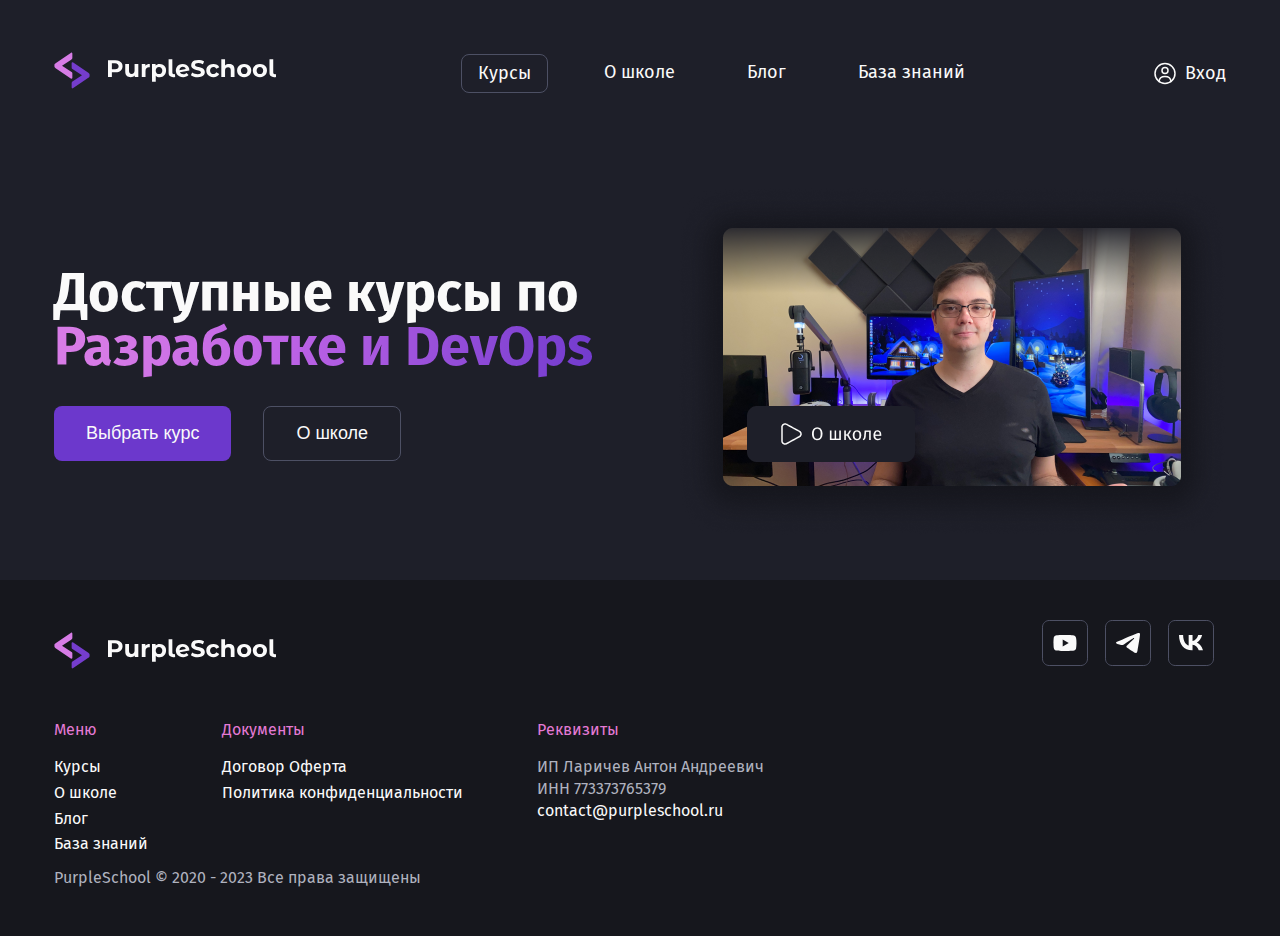
==== 4 - PurpleSchool/index.html @ c572e461 "footer+adaptive" ====
<!DOCTYPE html>
<html lang="en">
<head>
    <meta charset="UTF-8">
    <meta name="viewport" content="width=device-width, initial-scale=1.0">
    <link rel="stylesheet" href="./styles/footer.css">
    <link rel="stylesheet" href="./styles/global.css">
    <link rel="stylesheet" href="./styles/page.css">
    <link rel="stylesheet" href="./styles/header.css">
    <link rel="stylesheet" href="./styles/components.css">
    <link rel="preconnect" href="https://fonts.googleapis.com">
    <link rel="preconnect" href="https://fonts.gstatic.com" crossorigin>
    <link href="https://fonts.googleapis.com/css2?family=Fira+Sans:wght@400;700&display=swap" rel="stylesheet">
    <title>PurpleSchool</title>
</head>
<body>
    <header class="header">
        <div class="header__wrapper">
            <a href="#"><img class="header__logo"  src="./img/logo.svg" alt="logo-img"></a>
            <nav>
                <ul class="menu">
                    <a class="menu__item menu__item_active" href="#"><li>Курсы</li></a>
                    <a class="menu__item" href="#"><li>О школе</li></a>
                    <a class="menu__item" href="#"><li>Блог</li></a>
                    <a class="menu__item" href="#"><li>База знаний</li></a>  
                </ul>
            </nav>
            <a class="header__login" href="#">
                <img src="./img/user.svg" alt="user-icon">
                Вход
            </a>
            <button class="header__mobile-menu-button">
                <img src="./img/menu.svg" alt="burger-menu">
            </button>
        </div>
    </header>
    <section class="section section_light">
        <div class="hero">
            <div class="hero__left">
                <h1 id="hero__h1">Доступные курсы по <span class="hero__h1_gradient">Разработке и DevOps</span> </h1>
                <div class="hero__cta">
                    <button class="button_primary button">Выбрать курс</button>
                    <button class="button_ghost button">О школе</button>
                </div>
            </div>
            <div class="hero__right">
                <img src="./img/about-img.png" alt="about-img">
            </div>
        </div>
    </section>
    <footer class="footer">
        <div class="footer__top-section">
            <a href="#"><img class="footer__logo"  src="./img/logo-footer.svg" alt="logo-img"></a>
            <div class="footer__media">
                <a href="#">
                <img class="footer__media_icon" src="./img/atoms/icons/colored/curve-edge/atoms/icons/colored/curve-edge/youtube.svg" alt="youtube-icon">
                </a>
                <a href="#">
                    <img class="footer__media_icon" src="./img/atoms/icons/colored/curve-edge/tg-icon.svg" alt="tg-icon">
                </a>
                <a href="#">
                <img class="footer__media_icon"src="./img/atoms/icons/colored/curve-edge/vk-icon.svg" alt="vk-icon">
                </a>
            </div>
        </div>
        <div class="footer__list">
            <ul class="footer__list_left">
                    <li class="footer__list-title">Меню</li>
                <a href="#">
                    <li class="footer__list-main">Курсы</li>
                </a>
                <a href="#">
                <li class="footer__list-main">О школе</li>
                </a>
                <a href="#">
                <li class="footer__list-main">Блог</li>
                </a>
                <a href="#">
                <li class="footer__list-main">База знаний</li>
                </a>
            </ul>
            <ul class="footer__list_middle">
                    <li class="footer__list-title">Документы</li>
                <a href="#">
                    <li class="footer__list-main">Договор Оферта</li>
                </a>
                <a href="#">
                <li class="footer__list-main">Политика конфиденциальности</li>
                </a>
            </ul>
            <ul class="footer__list_right">
                    <li class="footer__list-title">Реквизиты</li>
                <p class="footer__list-right">ИП Ларичев Антон Андреевич</p>
                <p class="footer__list-right">ИНН 773373765379</p>
                <a href="#">
                <li class="footer__list-main">contact@purpleschool.ru</li>
                </a>
            </ul>
        </div>
        <p class="footer__text">
            PurpleSchool © 2020 - 2023 Все права защищены
        </p>
    </footer>
</body>
</html>
---- 4 - PurpleSchool/styles/footer.css ----
.footer {
        max-width: var(--max-width);
        margin: 0 auto; 
        padding: 40px 24px;
}
.footer__logo:hover {
    opacity: 0.6;
    transition: 0.3s ease-in-out;
}
.footer__top-section {
    display: flex;
    justify-content: space-between;
    margin-right: auto;
    margin-bottom: 32px;
}
.footer__media_icon {
    margin-right: 12px;
}
.footer__media_icon:hover {
    opacity: 0.6;
    transition: 0.3s ease-in-out;
}
.footer__list {
    display: flex;
}
.footer__list * li{
    font-size: 16px;
    font-weight: 400;
    list-style: none;
}
.footer__list-title {
    color: var(--color-list-title);
    padding-bottom: 16px;
}
.footer__list-main:hover {
    opacity: 0.6;
    transition: 0.3s ease-in-out;
}
.footer__list-main {
    padding-bottom: 4px;
    color: var(--color-text);
}
.footer__list_left {
    margin-right: 74px;
}
.footer__list_middle {
    margin-right: 74px;
    padding-bottom: 12px;
}
.footer__list_right{
    color: var(--color-link-hover);
    padding-bottom: 8px;
    font-size: 16px;
    font-weight: 400;
}
.footer__text {
    color: var(--color-link-hover);
    padding: 8px 0;
    font-size: 16px;
    font-weight: 400; 
}
@media (max-width: 640px) {
    .footer__list-title {
        padding-bottom: 6px;
    }
    .footer__list_left {
        margin-right: 36px;
    }
    .footer__list_middle {
        margin-right: 18px;
    }

}
@media (max-width: 540px) {
    .footer__top-section {
        flex-direction: column;
        align-items: center;
    }
    .footer__list {
        flex-direction: column;
    }
    .footer__list_left {
        margin-bottom: 24px;
    }
    .footer__list_middle {
        margin-bottom: 24px;
    }
    .footer__list_right {
        margin-bottom: 24px;
    }
    .footer__list-main {
        padding-top: 12px;
    }
}
---- 4 - PurpleSchool/styles/global.css ----
:root {
    --color-primary: #6C38CC;
    --color-primary-hover: #5a2fa9;
    --color-list-title: #E47AD5;
    --color-bg: #16171D;
    --color-bg-medium: #1E1F29;
    --color-bg-light: #2E2D3D;
    --color-text: #FAFAFA;
    --color-link-hover: #AFB2BF;
    --color-stroke: #4D5064;
    --border-8: 8px;
    --max-width: 1172px;
    --gradient: linear-gradient(93.33deg, #D77BE6 9.26%, #BE63E6 42.32%, #6C38CC 104.58%);;
} 

body {
    height: 100vh;
    background: var(--color-bg);
    margin: 0;
    padding: 0;
    font-weight: 400;
    font-size: 18px;
    line-height: 120%;
    font-family: "Fira Sans", sans-serif;
}
a {
    text-decoration: none;
}
ul {
    margin: 0;
    padding: 0;
}
p {
    margin: 0;
    padding: 0;
}
---- 4 - PurpleSchool/styles/page.css ----
.section {
    background: var(--color-bg-medium);
}
.hero {
    padding-top: 100px;
    max-width: var(--max-width);
    margin: 0 auto; 
    display: flex;
    justify-content: space-between;
    align-items: center;
    padding: 40px 24px;
}
.hero__left {
    display: flex;
    flex-direction: column;
    gap: 32px;
}
.hero__cta {
    display: flex;
    gap: 32px;
}
.hero__right {
    
}
#hero__h1 {
    margin: 0;
    font-size: 54px;
    line-height: 100%;
    font-weight: 700;
    color: var(--color-text);
}
.hero__h1_gradient {
    background: var(--gradient);
    -webkit-background-clip: text;
    -webkit-text-fill-color: transparent;
    background-clip: text;
    text-fill-color: transparent;
}
---- 4 - PurpleSchool/styles/header.css ----
.header {
    background-color: var(--color-bg-medium);
}
.header__wrapper {
    max-width: var(--max-width);
    margin: 0 auto; 
    display: flex;
    justify-content: space-between;
    align-items: center;
    padding: 40px 24px;
}
.header__login {
    display: flex;
    gap: 8px;
    align-items: center;
    color: var(--color-text);
    cursor: pointer;
}
.header__login:hover {
    color: var(--color-link-hover);
}
.header__mobile-menu-button {
    display: none;
    background: none;
    border: none;
    cursor: pointer;
}
@media (max-width: 960px) {
    .header__logo {
        max-width: 174px;
    } 
    .header__login {
        display: none;
    }
    .header__mobile-menu-button {
        display: block;
    }
}
.menu {
    list-style: none;
    display: flex;
    gap: 40px;
    margin: 0;
}

.menu__item {
    cursor: pointer;
    font-style: normal;
    color: var(--color-text);
    padding: 8px 16px;
}
.menu__item:hover {
    color: var(--color-link-hover);
}
.menu__item_active {
    color: var(--color-text);
    border: 1px solid var(--color-stroke);
    border-radius: var(--border-8);
}
@media (max-width: 1200px) {
    .hero {
        flex-direction: column;
    }
    .hero__cta {
        margin: 0 auto;
    }
}
@media (max-width: 1124px) {
    .hero {
        justify-content: center;
    }
    #hero__h1 {
        text-align: center;
    }
}
@media (max-width: 960px) {
    .menu {
        display: none;
    }
}
@media (max-width: 480px) {
    .hero__right {
        display: none;
    }
    .hero {
        justify-content: center;
    }
    #hero__h1 {
        font-size: 30px;
        line-height: 120%;
    }
    .header__wrapper {
        padding: 30px 24px;
    }
    .hero {
        padding: 24px 24px;
    }
}
---- 4 - PurpleSchool/styles/components.css ----
.button {
    color: var(--color-text);
    font-size: 18px;
    font-weight: 400;
    line-height: 120%;
    border: none;
    background: none;
    padding: 16px 32px;
    cursor: pointer;
}
.button_primary {
    background-color: var(--color-primary);
    border-radius: var(--border-8);
}
.button_primary:hover {
    background-color: var(--color-primary-hover);
    transition: 0.1s ease-in-out;
}
.button_ghost {
    background-color: var(--color-bg-medium);
    border-radius: var(--border-8);
    border: 1px solid var(--color-stroke);
}
.button_ghost:hover {
    background-color: var(--color-bg-light);
}
@media (max-width: 480px;) {
    .hero__cta {
        padding: 12px 32px;
    }
}
@media (max-width: 400px) {
    .hero__cta {
        gap: 12px;
    }
    .button {
        font-size: 16px;
    }
}
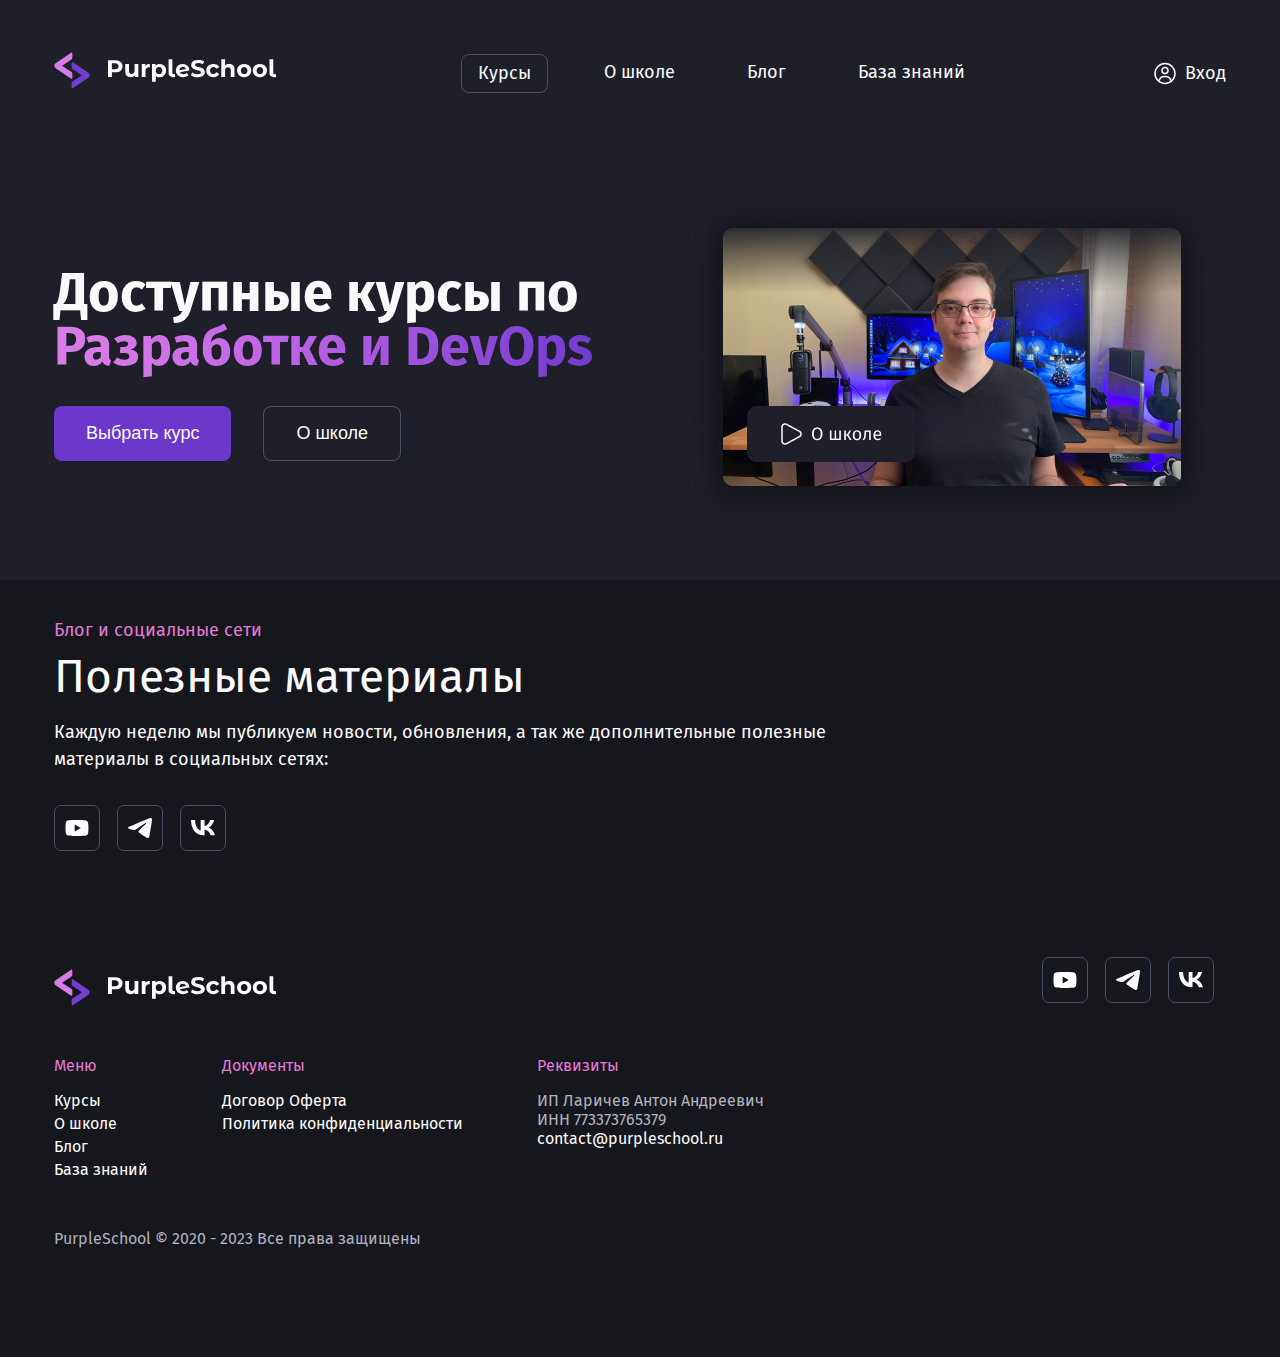
==== commit 617aaaf9: "blog top section with no cart ready" ====
--- a/4 - PurpleSchool/index.html
+++ b/4 - PurpleSchool/index.html
@@ -8,6 +8,7 @@
     <link rel="stylesheet" href="./styles/page.css">
     <link rel="stylesheet" href="./styles/header.css">
     <link rel="stylesheet" href="./styles/components.css">
+    <link rel="stylesheet" href="./styles/blog.css">
     <link rel="preconnect" href="https://fonts.googleapis.com">
     <link rel="preconnect" href="https://fonts.gstatic.com" crossorigin>
     <link href="https://fonts.googleapis.com/css2?family=Fira+Sans:wght@400;700&display=swap" rel="stylesheet">
@@ -46,6 +47,30 @@
             <div class="hero__right">
                 <img src="./img/about-img.png" alt="about-img">
             </div>
+        </div>
+    </section>
+    <section class="section section_dark">
+        <div class="blog__top_section">
+            <div>
+                <p class="footer__list-title">Блог и социальные сети </p>
+            </div>
+            <div>
+                <h1 class="blog__top_section-title">Полезные материалы</h1>
+            </div>
+            <div>
+                <p class="blog__top_section-description">Каждую неделю мы публикуем новости, обновления, а так же дополнительные полезные <br>материалы в социальных сетях:</p>
+            </div>
+        </div>
+        <div class="footer__media">
+            <a href="#">
+            <img class="footer__media_icon" src="./img/atoms/icons/colored/curve-edge/atoms/icons/colored/curve-edge/youtube.svg" alt="youtube-icon">
+            </a>
+            <a href="#">
+                <img class="footer__media_icon" src="./img/atoms/icons/colored/curve-edge/tg-icon.svg" alt="tg-icon">
+            </a>
+            <a href="#">
+            <img class="footer__media_icon"src="./img/atoms/icons/colored/curve-edge/vk-icon.svg" alt="vk-icon">
+            </a>
         </div>
     </section>
     <footer class="footer">
@@ -92,7 +117,7 @@
                     <li class="footer__list-title">Реквизиты</li>
                 <p class="footer__list-right">ИП Ларичев Антон Андреевич</p>
                 <p class="footer__list-right">ИНН 773373765379</p>
-                <a href="#">
+                <a href="mailto:contact@purpleschool.ru">
                 <li class="footer__list-main">contact@purpleschool.ru</li>
                 </a>
             </ul>
--- a/4 - PurpleSchool/styles/footer.css
+++ b/4 - PurpleSchool/styles/footer.css
@@ -1,7 +1,7 @@
 .footer {
         max-width: var(--max-width);
         margin: 0 auto; 
-        padding: 40px 24px;
+        padding: 60px 24px 100px;
 }
 .footer__logo:hover {
     opacity: 0.6;
@@ -27,6 +27,7 @@
     font-size: 16px;
     font-weight: 400;
     list-style: none;
+    line-height: 120%;
 }
 .footer__list-title {
     color: var(--color-list-title);
@@ -52,9 +53,11 @@
     padding-bottom: 8px;
     font-size: 16px;
     font-weight: 400;
+    line-height: 120%;
 }
 .footer__text {
     color: var(--color-link-hover);
+    margin-top: 36px;
     padding: 8px 0;
     font-size: 16px;
     font-weight: 400; 
@@ -89,6 +92,9 @@
         margin-bottom: 24px;
     }
     .footer__list-main {
-        padding-top: 12px;
+        padding-bottom: 12px;
+    }
+    .footer__list-title {
+        padding-bottom: 18px;
     }
 }--- a/4 - PurpleSchool/styles/global.css
+++ b/4 - PurpleSchool/styles/global.css
@@ -33,4 +33,8 @@
 p {
     margin: 0;
     padding: 0;
+}
+h1, h2, h3, h4, h5, h6 {
+    margin: 0;
+    padding: 0;
 }--- a/4 - PurpleSchool/styles/blog.css
+++ b/4 - PurpleSchool/styles/blog.css
@@ -0,0 +1,21 @@
+.section_dark {
+    max-width: var(--max-width);
+    margin: 0 auto; 
+    background-color: var(--color-bg);
+    padding: 40px 24px;
+}
+.blog__top_section {
+    margin-bottom: 32px;
+}
+.blog__top_section-title {
+    color: var(--color-text);
+    font-weight: 400;
+    font-size: 46px;
+    margin-top: 8px;
+    margin-bottom: 32px;
+}
+.blog__top_section-description {
+    font-size: 18px;
+    color: var(--color-text);
+    line-height: 27px;
+}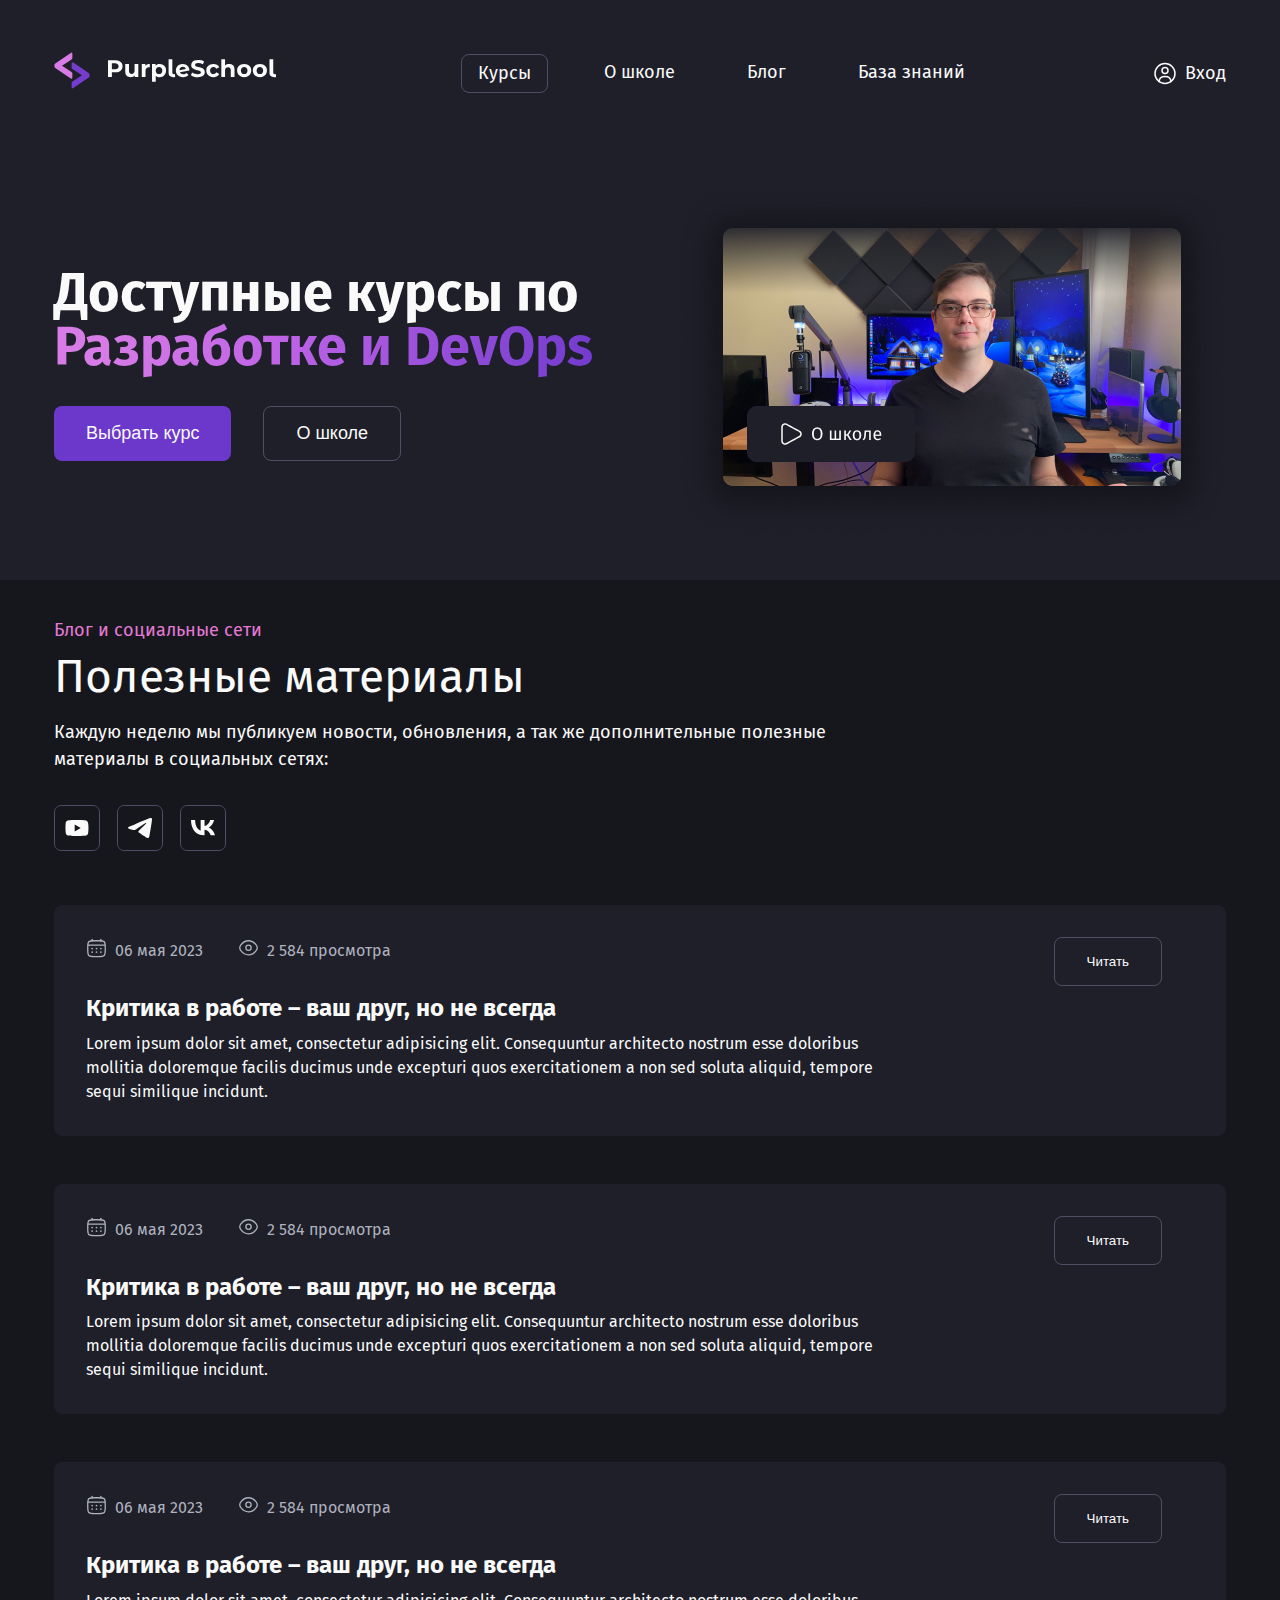
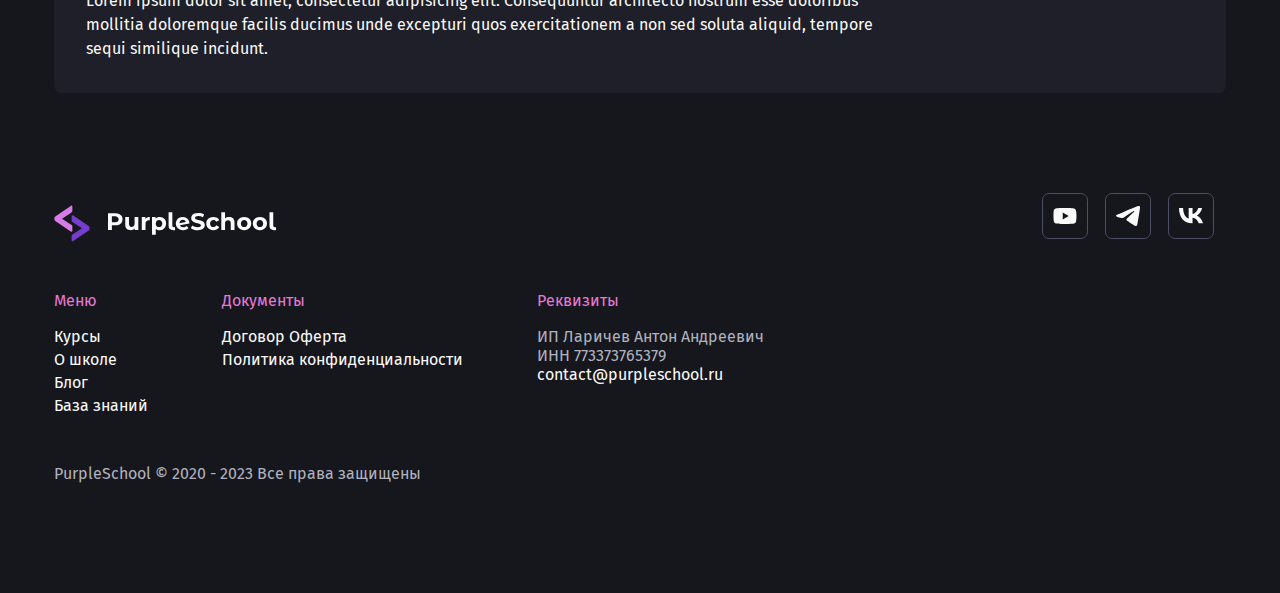
==== commit 730cf541: "blog ready" ====
--- a/4 - PurpleSchool/index.html
+++ b/4 - PurpleSchool/index.html
@@ -72,6 +72,57 @@
             <img class="footer__media_icon"src="./img/atoms/icons/colored/curve-edge/vk-icon.svg" alt="vk-icon">
             </a>
         </div>
+        <div class="blog__cart">
+            <div class="blog__cart_top">
+                <div class="blog__cart_stats">
+                    <img class="blog__cart_img" src="./img/Linear/Time/Calendar.svg" alt="Calendar">
+                    <p class="blog__cart_info">06 мая 2023</p>
+                </div>
+                <div class="blog__cart_stats">
+                    <img class="blog__cart_img" src="./img/Linear/Security/Eye.svg" alt="Eye">
+                    <p class="blog__cart_info">2 584 просмотра</p>
+                </div>
+            <button class="blog__cart_button button_ghost">Читать</button>
+            </div>
+            <h1 class="blog__cart_title">Критика в работе – ваш друг, но не всегда</h1>
+            <p class="blog__cart_description">
+                Lorem ipsum dolor sit amet, consectetur adipisicing elit. Consequuntur architecto nostrum esse doloribus mollitia doloremque facilis ducimus unde excepturi quos exercitationem a non sed soluta aliquid, tempore sequi similique incidunt.
+            </p>
+        </div>
+        <div class="blog__cart">
+            <div class="blog__cart_top">
+                <div class="blog__cart_stats">
+                    <img class="blog__cart_img" src="./img/Linear/Time/Calendar.svg" alt="Calendar">
+                    <p class="blog__cart_info">06 мая 2023</p>
+                </div>
+                <div class="blog__cart_stats">
+                    <img class="blog__cart_img" src="./img/Linear/Security/Eye.svg" alt="Eye">
+                    <p class="blog__cart_info">2 584 просмотра</p>
+                </div>
+            <button class="blog__cart_button button_ghost">Читать</button>
+            </div>
+            <h1 class="blog__cart_title">Критика в работе – ваш друг, но не всегда</h1>
+            <p class="blog__cart_description">
+                Lorem ipsum dolor sit amet, consectetur adipisicing elit. Consequuntur architecto nostrum esse doloribus mollitia doloremque facilis ducimus unde excepturi quos exercitationem a non sed soluta aliquid, tempore sequi similique incidunt.
+            </p>
+        </div>
+        <div class="blog__cart">
+            <div class="blog__cart_top">
+                <div class="blog__cart_stats">
+                    <img class="blog__cart_img" src="./img/Linear/Time/Calendar.svg" alt="Calendar">
+                    <p class="blog__cart_info">06 мая 2023</p>
+                </div>
+                <div class="blog__cart_stats">
+                    <img class="blog__cart_img" src="./img/Linear/Security/Eye.svg" alt="Eye">
+                    <p class="blog__cart_info">2 584 просмотра</p>
+                </div>
+            <button class="blog__cart_button button_ghost">Читать</button>
+            </div>
+            <h1 class="blog__cart_title">Критика в работе – ваш друг, но не всегда</h1>
+            <p class="blog__cart_description">
+                Lorem ipsum dolor sit amet, consectetur adipisicing elit. Consequuntur architecto nostrum esse doloribus mollitia doloremque facilis ducimus unde excepturi quos exercitationem a non sed soluta aliquid, tempore sequi similique incidunt.
+            </p>
+        </div>
     </section>
     <footer class="footer">
         <div class="footer__top-section">
--- a/4 - PurpleSchool/styles/blog.css
+++ b/4 - PurpleSchool/styles/blog.css
@@ -18,4 +18,46 @@
     font-size: 18px;
     color: var(--color-text);
     line-height: 27px;
+}
+.blog__cart_top {
+    display: flex;
+    /* justify-content: space-between; */
+    margin-right: 32px;
+}
+.blog__cart_button {
+    margin-left: auto;
+    color: var(--color-text);
+    padding: 16px 32px;
+    cursor: pointer;
+}
+.blog__cart_stats {
+    display: flex;
+    margin-right: 32px;
+}
+.blog__cart_img {
+    margin-right: 8px;
+    height: 45%;
+}
+.blog__cart {
+    background-color: var(--color-bg-medium);
+    border-radius: var(--border-8);
+    padding: 32px;
+    margin-top: 48px;
+}
+.blog__cart_info {
+    color: var(--color-link-hover);
+    font-size: 16px;
+    padding-top: 3px;
+}
+.blog__cart_title {
+    color: var(--color-text);
+    font-size: 24px;
+    margin-top: 12px;
+}
+.blog__cart_description {
+    color: var(--color-text);
+    font-size: 16px;
+    line-height: 24px;
+    margin-top: 12px;
+    max-width: 830px;
 }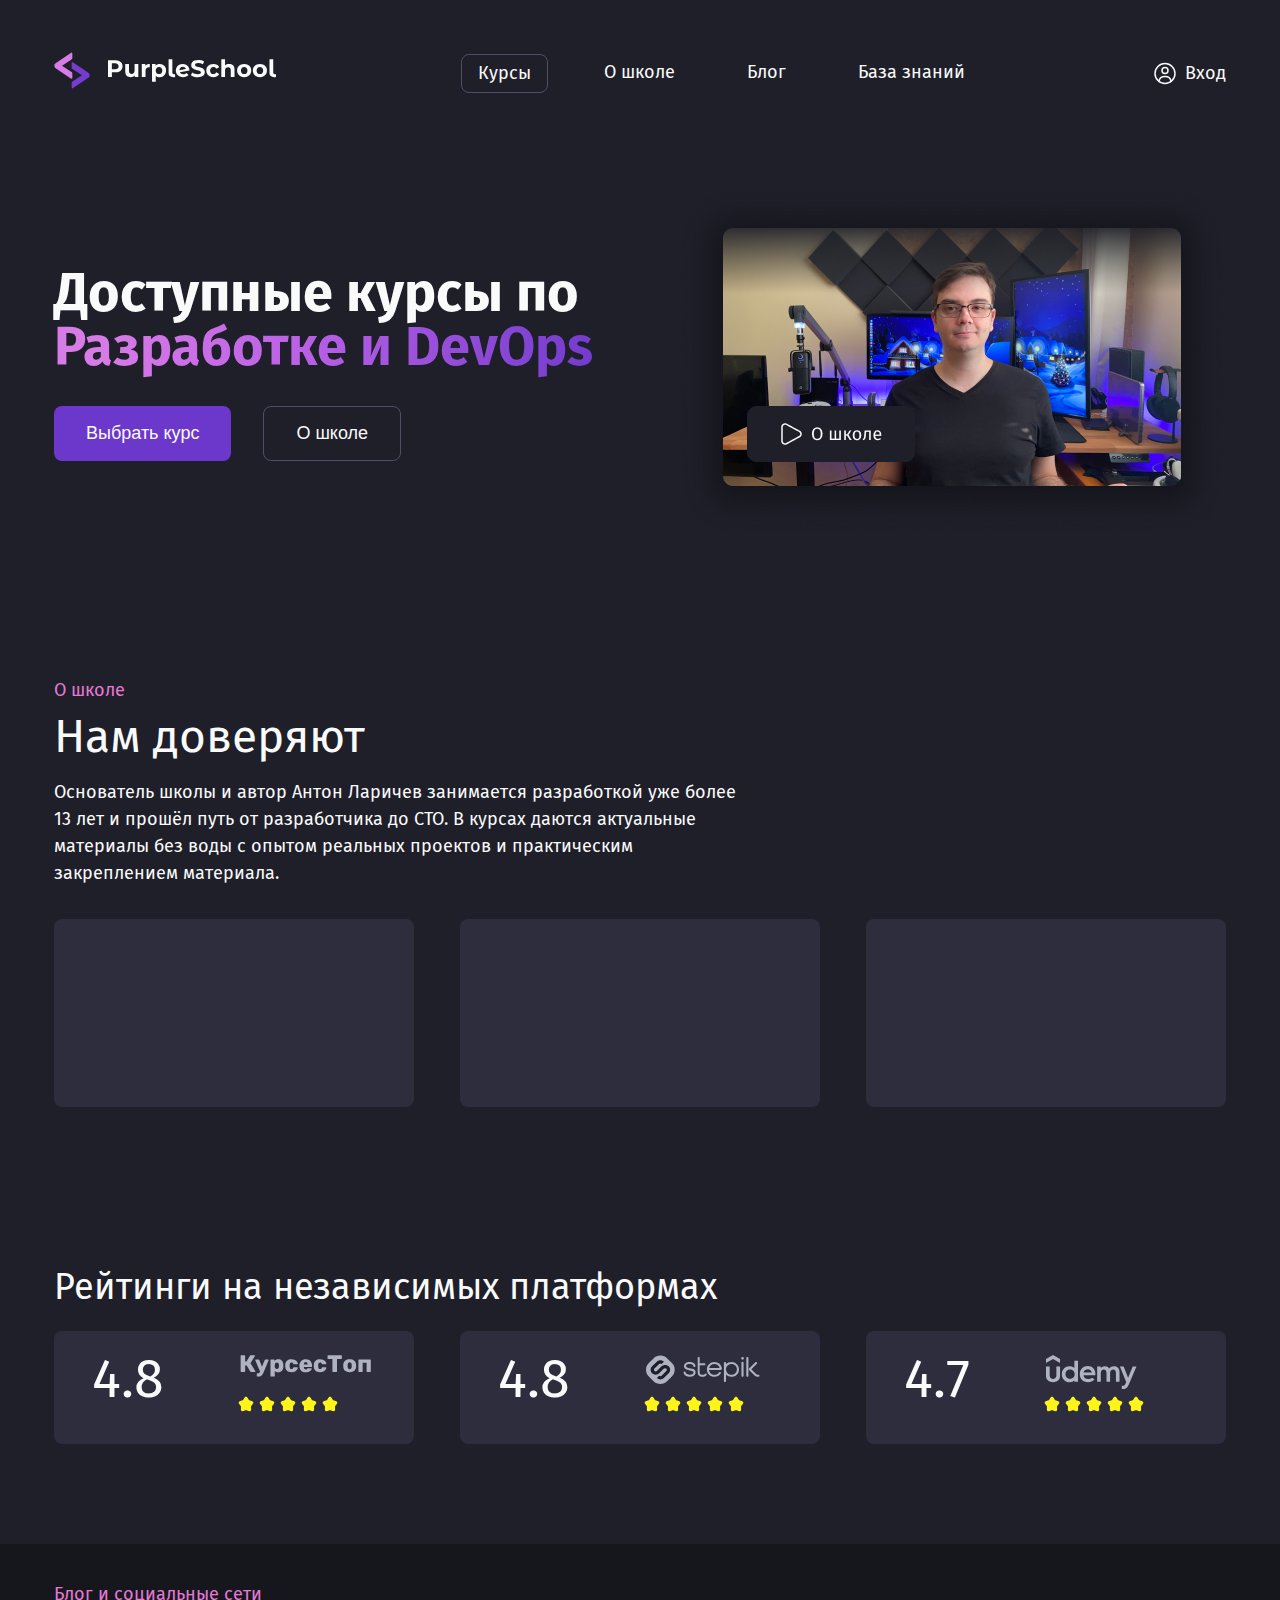
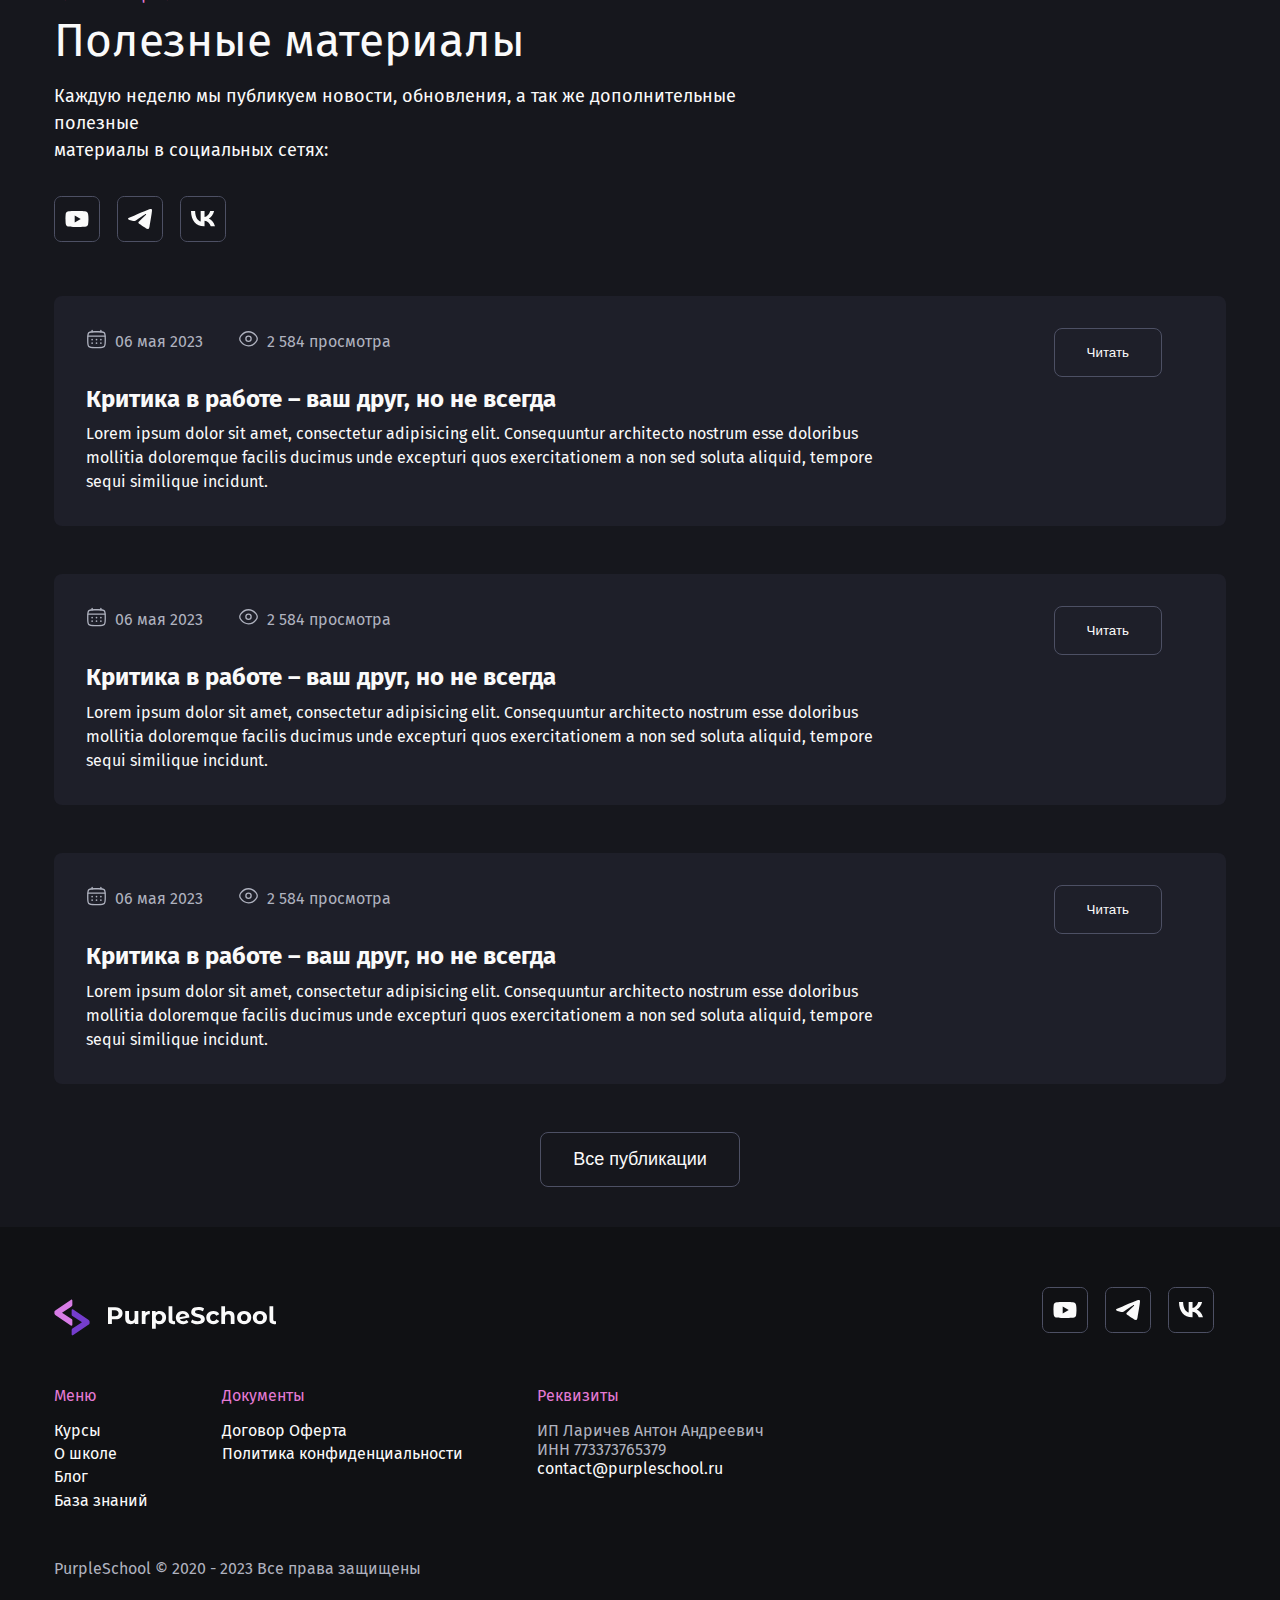
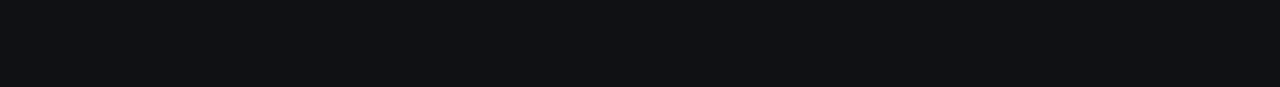
==== commit 67df803b: "доделал раздел "нам доверяют" нижнюю часть. осталась только верхняя" ====
--- a/4 - PurpleSchool/index.html
+++ b/4 - PurpleSchool/index.html
@@ -9,6 +9,7 @@
     <link rel="stylesheet" href="./styles/header.css">
     <link rel="stylesheet" href="./styles/components.css">
     <link rel="stylesheet" href="./styles/blog.css">
+    <link rel="stylesheet" href="./styles/stats.css">
     <link rel="preconnect" href="https://fonts.googleapis.com">
     <link rel="preconnect" href="https://fonts.gstatic.com" crossorigin>
     <link href="https://fonts.googleapis.com/css2?family=Fira+Sans:wght@400;700&display=swap" rel="stylesheet">
@@ -49,6 +50,84 @@
             </div>
         </div>
     </section>
+    <div class="stats">
+        <section class="section section__stats">
+            <div class="blog__top_section">
+                <div>
+                    <p class="footer__list-title">О школе</p>
+                </div>
+                <div>
+                    <h1 class="blog__top_section-title">Нам доверяют</h1>
+                </div>
+                <div>
+                    <p class="blog__top_section-description">Основатель школы и автор Антон Ларичев занимается разработкой уже более 13 лет и прошёл путь от разработчика до CTO. В курсах даются актуальные материалы без воды с опытом реальных проектов и практическим закреплением материала.</p>
+                </div>
+            </div>
+            <div class="section__stats_cart_flex">
+                <div class="section__stats_cart_top">  
+                </div>
+                <div class="section__stats_cart_top">  
+                </div>
+                <div class="section__stats_cart_top">  
+                </div>
+            </div>
+            <h3 id="h3">Рейтинги на независимых платформах</h3>
+            <div class="section__stats_cart_flex">
+                <div class="section__stats_cart_bot">
+                    <div class="cart_inline">
+                        <p class="cart_rating">4.8</p> 
+                    </div>
+                    <div class="cart_mutual">
+                        <div class="cart_logo">
+                            <img src="./img/КурсесТоп.svg" alt="КурсесТоп">
+                        </div>
+                        <div class="cart_stars">
+                            <img src="./img/Linear/Like/Star.svg" alt="star">
+                            <img src="./img/Linear/Like/Star.svg" alt="star">
+                            <img src="./img/Linear/Like/Star.svg" alt="star">
+                            <img src="./img/Linear/Like/Star.svg" alt="star">
+                            <img src="./img/Linear/Like/Star.svg" alt="star">
+                        </div>
+                    </div>
+                </div>
+    
+                <div class="section__stats_cart_bot">  
+                                    <div class="cart_inline">
+                        <p class="cart_rating">4.8</p> 
+                    </div>
+                    <div class="cart_mutual">
+                        <div class="cart_logo">
+                            <img src="./img/stepick-logo.svg" alt="КурсесТоп">
+                        </div>
+                        <div class="cart_stars">
+                            <img src="./img/Linear/Like/Star.svg" alt="star">
+                            <img src="./img/Linear/Like/Star.svg" alt="star">
+                            <img src="./img/Linear/Like/Star.svg" alt="star">
+                            <img src="./img/Linear/Like/Star.svg" alt="star">
+                            <img src="./img/Linear/Like/Star.svg" alt="star">
+                        </div>
+                    </div>
+                </div>
+                <div class="section__stats_cart_bot">  
+                    <div class="cart_inline">
+                        <p class="cart_rating">4.7</p> 
+                    </div>
+                    <div class="cart_mutual">
+                        <div class="cart_logo">
+                            <img src="./img/udemy-logo.svg" alt="КурсесТоп">
+                        </div>
+                        <div class="cart_stars">
+                            <img src="./img/Linear/Like/Star.svg" alt="star">
+                            <img src="./img/Linear/Like/Star.svg" alt="star">
+                            <img src="./img/Linear/Like/Star.svg" alt="star">
+                            <img src="./img/Linear/Like/Star.svg" alt="star">
+                            <img src="./img/Linear/Like/Star.svg" alt="star">
+                        </div>
+                    </div>
+                </div>
+            </div>
+        </section>
+    </div>
     <section class="section section_dark">
         <div class="blog__top_section">
             <div>
@@ -123,59 +202,62 @@
                 Lorem ipsum dolor sit amet, consectetur adipisicing elit. Consequuntur architecto nostrum esse doloribus mollitia doloremque facilis ducimus unde excepturi quos exercitationem a non sed soluta aliquid, tempore sequi similique incidunt.
             </p>
         </div>
+        <button class="blog__cart_more button">Все публикации</button>
     </section>
-    <footer class="footer">
-        <div class="footer__top-section">
-            <a href="#"><img class="footer__logo"  src="./img/logo-footer.svg" alt="logo-img"></a>
-            <div class="footer__media">
-                <a href="#">
-                <img class="footer__media_icon" src="./img/atoms/icons/colored/curve-edge/atoms/icons/colored/curve-edge/youtube.svg" alt="youtube-icon">
-                </a>
-                <a href="#">
-                    <img class="footer__media_icon" src="./img/atoms/icons/colored/curve-edge/tg-icon.svg" alt="tg-icon">
-                </a>
-                <a href="#">
-                <img class="footer__media_icon"src="./img/atoms/icons/colored/curve-edge/vk-icon.svg" alt="vk-icon">
-                </a>
-            </div>
-        </div>
-        <div class="footer__list">
-            <ul class="footer__list_left">
-                    <li class="footer__list-title">Меню</li>
-                <a href="#">
-                    <li class="footer__list-main">Курсы</li>
-                </a>
-                <a href="#">
-                <li class="footer__list-main">О школе</li>
-                </a>
-                <a href="#">
-                <li class="footer__list-main">Блог</li>
-                </a>
-                <a href="#">
-                <li class="footer__list-main">База знаний</li>
-                </a>
-            </ul>
-            <ul class="footer__list_middle">
-                    <li class="footer__list-title">Документы</li>
-                <a href="#">
-                    <li class="footer__list-main">Договор Оферта</li>
-                </a>
-                <a href="#">
-                <li class="footer__list-main">Политика конфиденциальности</li>
-                </a>
-            </ul>
-            <ul class="footer__list_right">
-                    <li class="footer__list-title">Реквизиты</li>
-                <p class="footer__list-right">ИП Ларичев Антон Андреевич</p>
-                <p class="footer__list-right">ИНН 773373765379</p>
-                <a href="mailto:contact@purpleschool.ru">
-                <li class="footer__list-main">contact@purpleschool.ru</li>
-                </a>
-            </ul>
-        </div>
-        <p class="footer__text">
-            PurpleSchool © 2020 - 2023 Все права защищены
-        </p>
-    </footer>
+    <div class="section__footer">
+        <footer class="footer">
+            <div class="footer__top-section">
+                <a href="#"><img class="footer__logo"  src="./img/logo-footer.svg" alt="logo-img"></a>
+                <div class="footer__media">
+                    <a href="#">
+                    <img class="footer__media_icon" src="./img/atoms/icons/colored/curve-edge/atoms/icons/colored/curve-edge/youtube.svg" alt="youtube-icon">
+                    </a>
+                    <a href="#">
+                        <img class="footer__media_icon" src="./img/atoms/icons/colored/curve-edge/tg-icon.svg" alt="tg-icon">
+                    </a>
+                    <a href="#">
+                    <img class="footer__media_icon"src="./img/atoms/icons/colored/curve-edge/vk-icon.svg" alt="vk-icon">
+                    </a>
+                </div>
+            </div>
+            <div class="footer__list">
+                <ul class="footer__list_left">
+                        <li class="footer__list-title">Меню</li>
+                    <a href="#">
+                        <li class="footer__list-main">Курсы</li>
+                    </a>
+                    <a href="#">
+                    <li class="footer__list-main">О школе</li>
+                    </a>
+                    <a href="#">
+                    <li class="footer__list-main">Блог</li>
+                    </a>
+                    <a href="#">
+                    <li class="footer__list-main">База знаний</li>
+                    </a>
+                </ul>
+                <ul class="footer__list_middle">
+                        <li class="footer__list-title">Документы</li>
+                    <a href="#">
+                        <li class="footer__list-main">Договор Оферта</li>
+                    </a>
+                    <a href="#">
+                    <li class="footer__list-main">Политика конфиденциальности</li>
+                    </a>
+                </ul>
+                <ul class="footer__list_right">
+                        <li class="footer__list-title">Реквизиты</li>
+                    <p class="footer__list-right">ИП Ларичев Антон Андреевич</p>
+                    <p class="footer__list-right">ИНН 773373765379</p>
+                    <a href="mailto:contact@purpleschool.ru">
+                    <li class="footer__list-main">contact@purpleschool.ru</li>
+                    </a>
+                </ul>
+            </div>
+            <p class="footer__text">
+                PurpleSchool © 2020 - 2023 Все права защищены
+            </p>
+        </footer>
+    </div>
 </body>
 </html>--- a/4 - PurpleSchool/styles/footer.css
+++ b/4 - PurpleSchool/styles/footer.css
@@ -1,7 +1,10 @@
+.section__footer {
+    background-color: #101114;
+}
 .footer {
-        max-width: var(--max-width);
-        margin: 0 auto; 
-        padding: 60px 24px 100px;
+    max-width: var(--max-width);
+    margin: 0 auto; 
+    padding: 60px 24px 100px;
 }
 .footer__logo:hover {
     opacity: 0.6;
--- a/4 - PurpleSchool/styles/blog.css
+++ b/4 - PurpleSchool/styles/blog.css
@@ -16,12 +16,12 @@
 }
 .blog__top_section-description {
     font-size: 18px;
+    max-width: 700px;
     color: var(--color-text);
     line-height: 27px;
 }
 .blog__cart_top {
     display: flex;
-    /* justify-content: space-between; */
     margin-right: 32px;
 }
 .blog__cart_button {
@@ -60,4 +60,16 @@
     line-height: 24px;
     margin-top: 12px;
     max-width: 830px;
+}
+.blog__cart_more {
+    background-color: var(--color-bg);
+    border-radius: var(--border-8);
+    border: 1px solid var(--color-stroke);
+    cursor: pointer;
+    display: flex;
+    margin: 0 auto;
+    margin-top: 48px;
+}
+.blog__cart_more:hover {
+    background-color: var(--color-bg-light);
 }--- a/4 - PurpleSchool/styles/stats.css
+++ b/4 - PurpleSchool/styles/stats.css
@@ -0,0 +1,48 @@
+.stats {
+    background-color: var(--color-bg-medium);
+}
+.section__stats {
+    max-width: var(--max-width);
+    padding-top: 100px;
+    margin: 0 auto;
+}
+.section__stats_cart_top {
+    width: 360px;
+    height: 188px;
+    background-color: var(--color-bg-light);
+    border-radius: var(--border-8);
+}
+.section__stats_cart_bot {
+    width: 360px;
+    height: 113px;
+    background-color: var(--color-bg-light);
+    border-radius: var(--border-8);
+    display: flex;
+}
+.section__stats_cart_bot > img {
+    width: 40%;
+}
+.cart_rating {
+    font-size: 54px;
+    margin: 38px;
+    color: var(--color-text);
+}
+.cart_logo {
+    margin: 24px 0 12px 38px;
+    height: 29px;
+}
+.cart_stars {
+    margin-left: 36px;
+}
+.section__stats_cart_flex {
+    padding-bottom: 100px;
+    display: flex;
+    justify-content: space-between;
+    gap: 12px;
+}
+#h3 {
+    font-size: 36px;
+    color: var(--color-text);
+    font-weight: 400;
+    margin: 70px 0 32px 0;
+}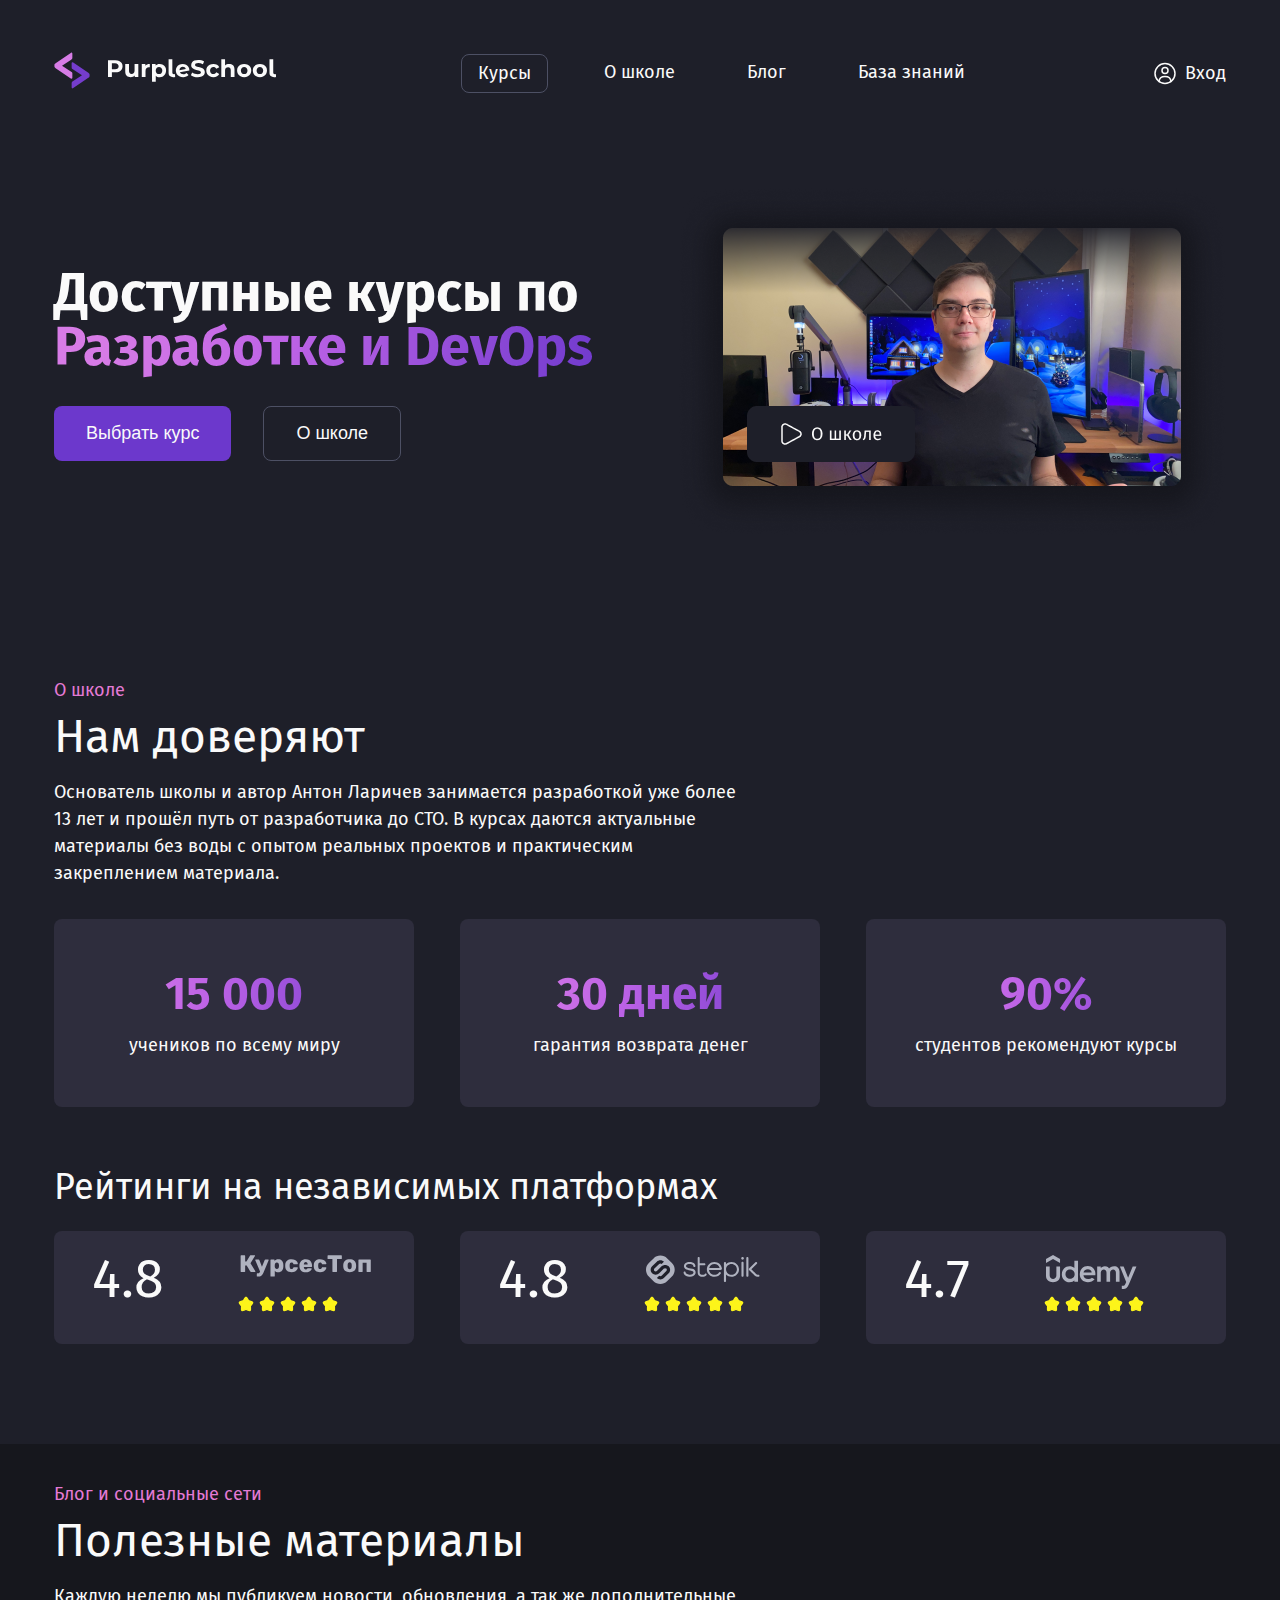
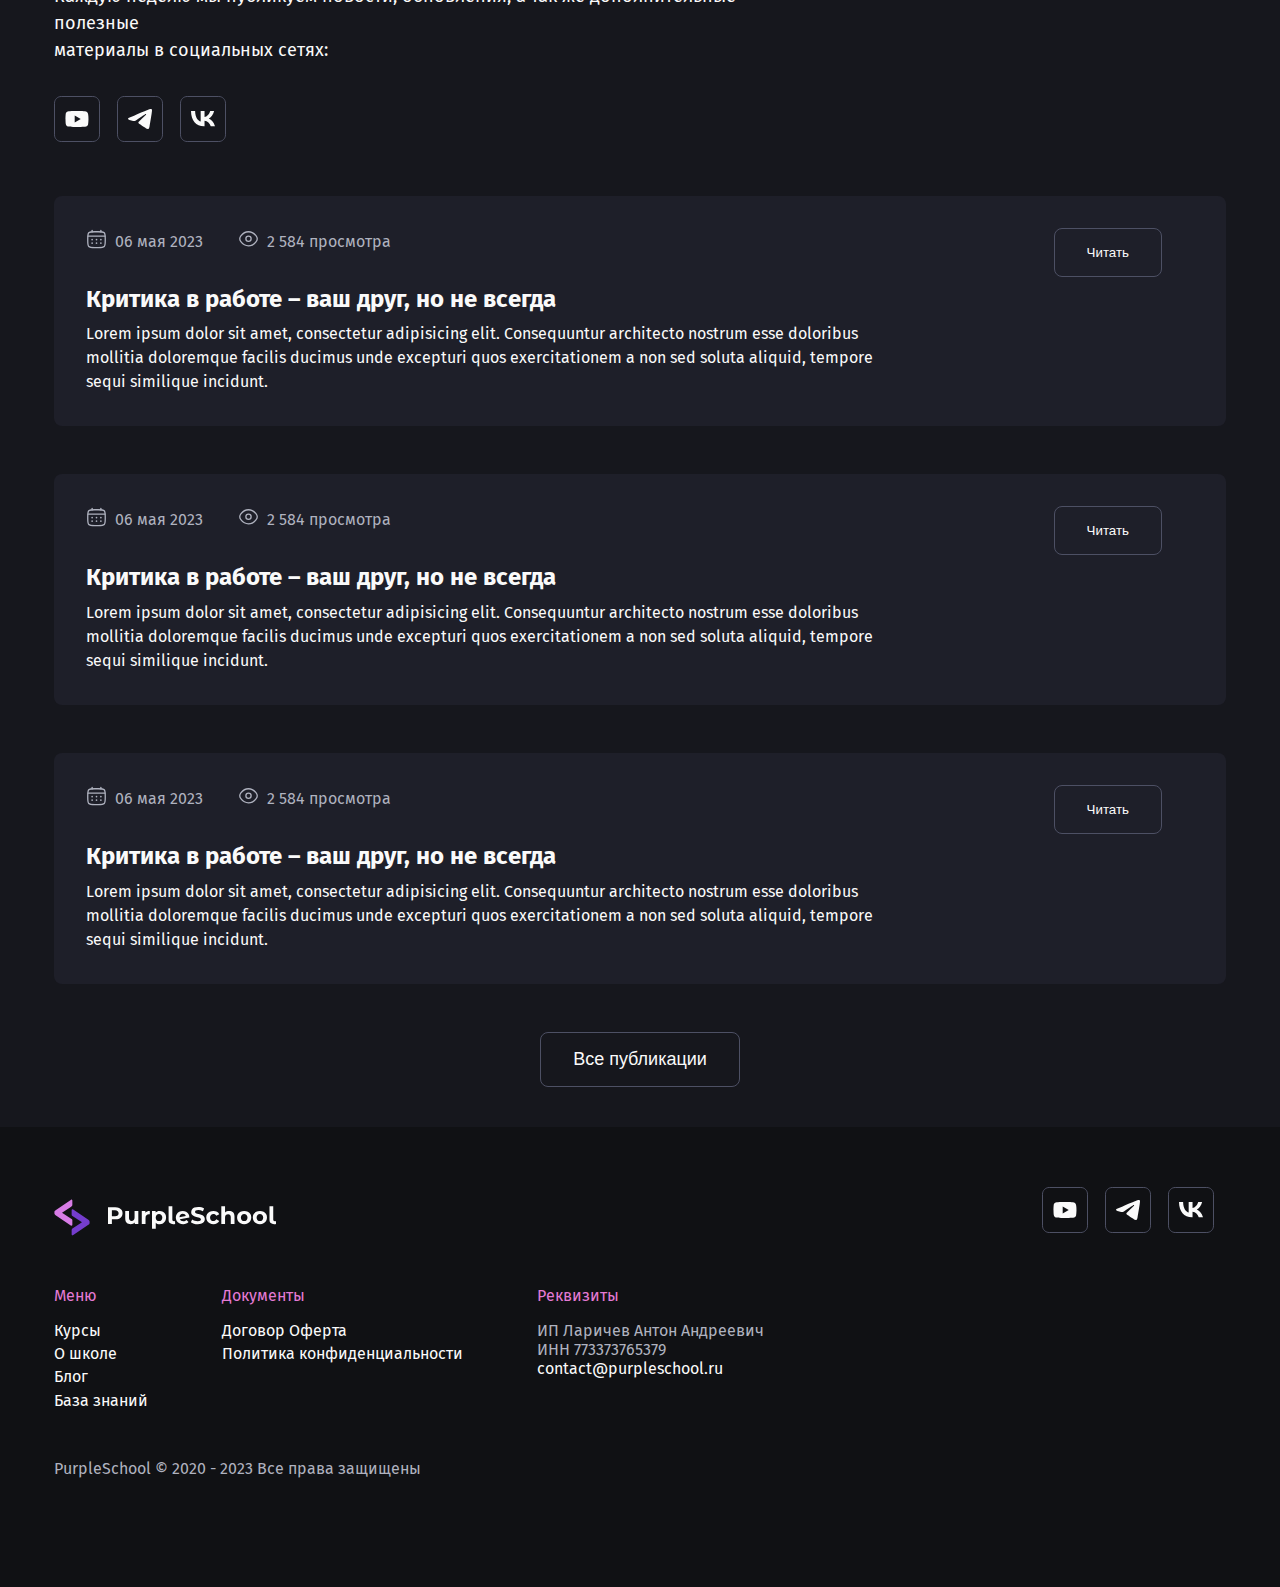
==== commit 72f4a973: "полностью доделал раздел "нам доверяют"" ====
--- a/4 - PurpleSchool/index.html
+++ b/4 - PurpleSchool/index.html
@@ -64,11 +64,29 @@
                 </div>
             </div>
             <div class="section__stats_cart_flex">
-                <div class="section__stats_cart_top">  
-                </div>
-                <div class="section__stats_cart_top">  
-                </div>
-                <div class="section__stats_cart_top">  
+                <div class="section__stats_cart_top">
+                    <p class="section__stats_cart_top_text">
+                        15 000
+                        <div class="section__stats_cart_top_description">
+                            учеников по всему миру
+                        </div>
+                    </p>
+                </div>
+                <div class="section__stats_cart_top">
+                    <div class="section__stats_cart_top_text">
+                        30 дней
+                    </div>  
+                    <div class="section__stats_cart_top_description">
+                        гарантия возврата денег
+                    </div>
+                </div>
+                <div class="section__stats_cart_top">
+                    <div class="section__stats_cart_top_text">
+                        90%
+                    </div>
+                    <div class="section__stats_cart_top_description">
+                        студентов рекомендуют курсы
+                    </div>
                 </div>
             </div>
             <h3 id="h3">Рейтинги на независимых платформах</h3>
--- a/4 - PurpleSchool/styles/stats.css
+++ b/4 - PurpleSchool/styles/stats.css
@@ -12,12 +12,34 @@
     background-color: var(--color-bg-light);
     border-radius: var(--border-8);
 }
+.section__stats_cart_top_text {
+    font-size: 46px;
+    font-weight: 700;
+    width: 312px;
+    height: 52px;
+    padding-top: 16px;
+    margin-top: 48px;
+    margin-left: 24px;
+    text-align: center;
+    background: var(--gradient);
+    -webkit-background-clip: text;
+    -webkit-text-fill-color: transparent;
+    background-clip: text;
+    text-fill-color: transparent;
+}
+.section__stats_cart_top_description {
+    color: var(--color-text);
+    font-size: 18px;
+    text-align: center;
+    margin-bottom: 12px;
+}
 .section__stats_cart_bot {
     width: 360px;
     height: 113px;
     background-color: var(--color-bg-light);
     border-radius: var(--border-8);
     display: flex;
+    margin-bottom: 100px;
 }
 .section__stats_cart_bot > img {
     width: 40%;
@@ -35,7 +57,6 @@
     margin-left: 36px;
 }
 .section__stats_cart_flex {
-    padding-bottom: 100px;
     display: flex;
     justify-content: space-between;
     gap: 12px;
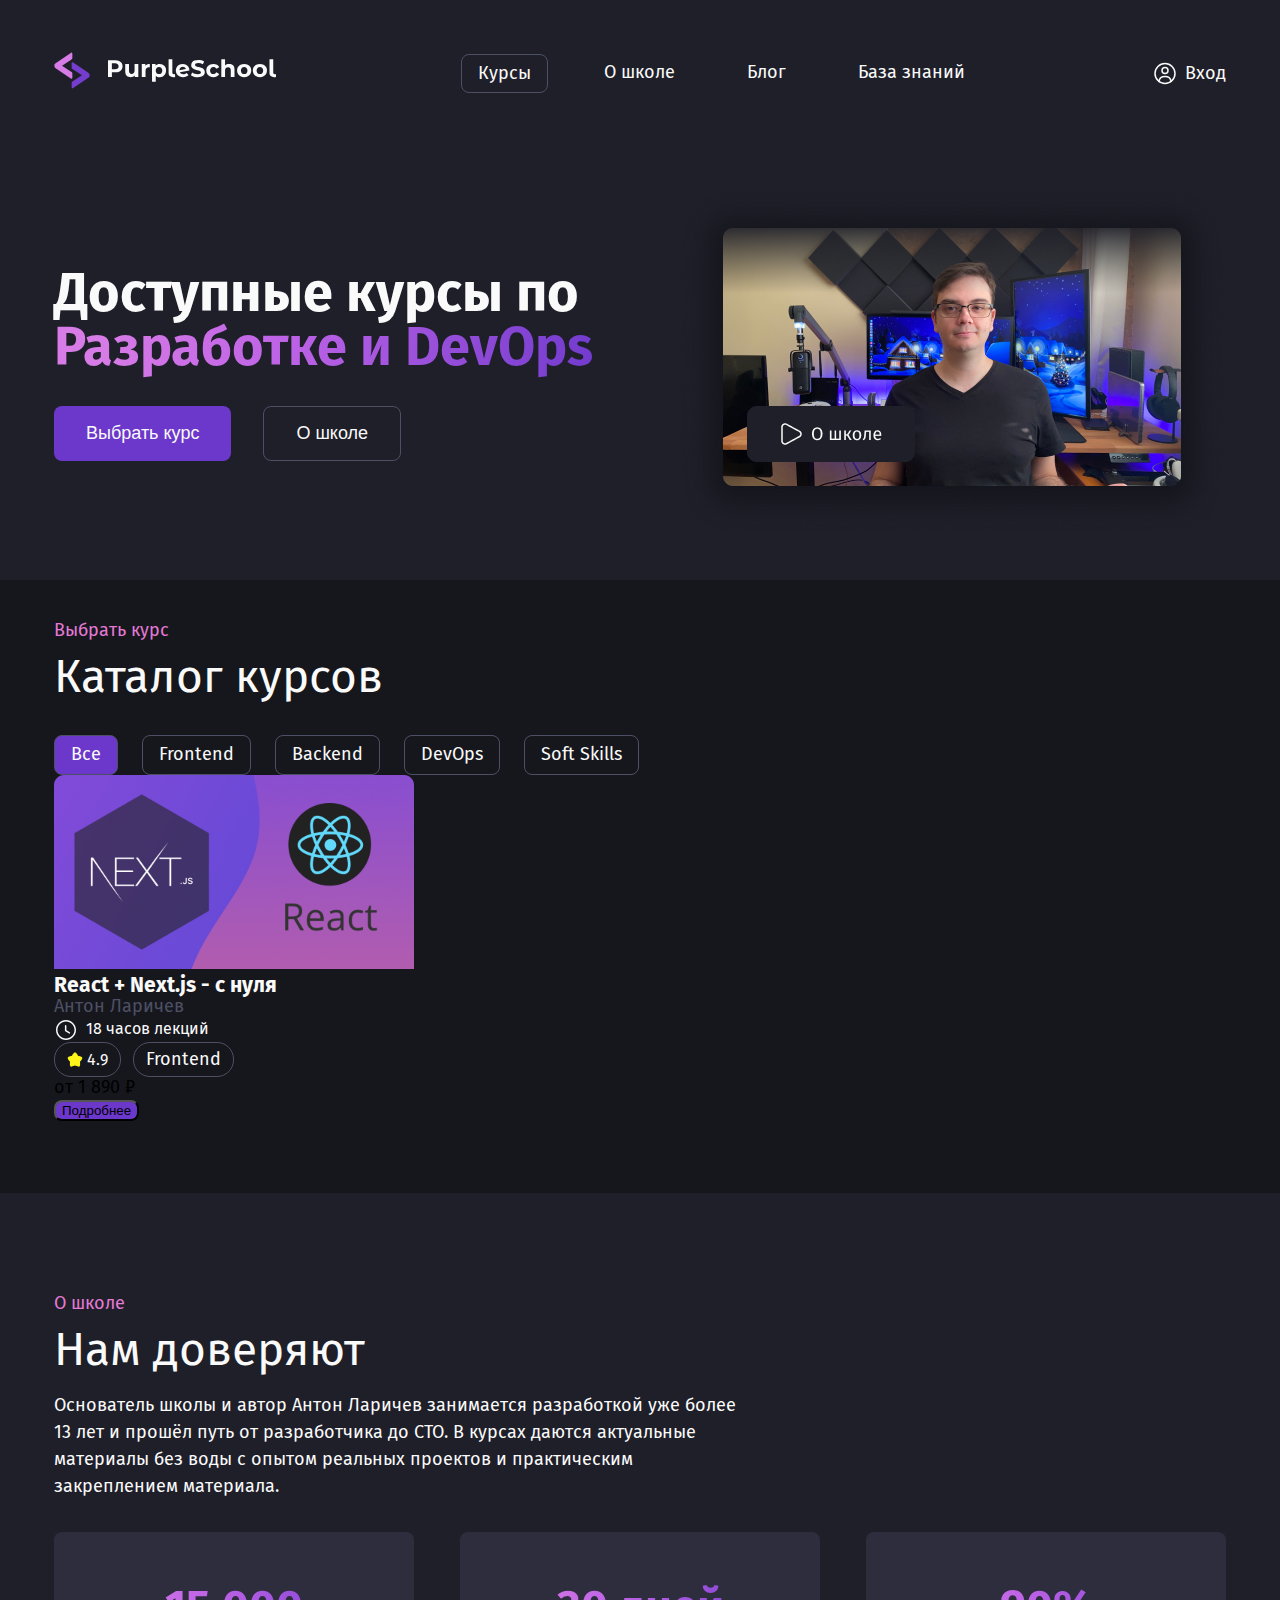
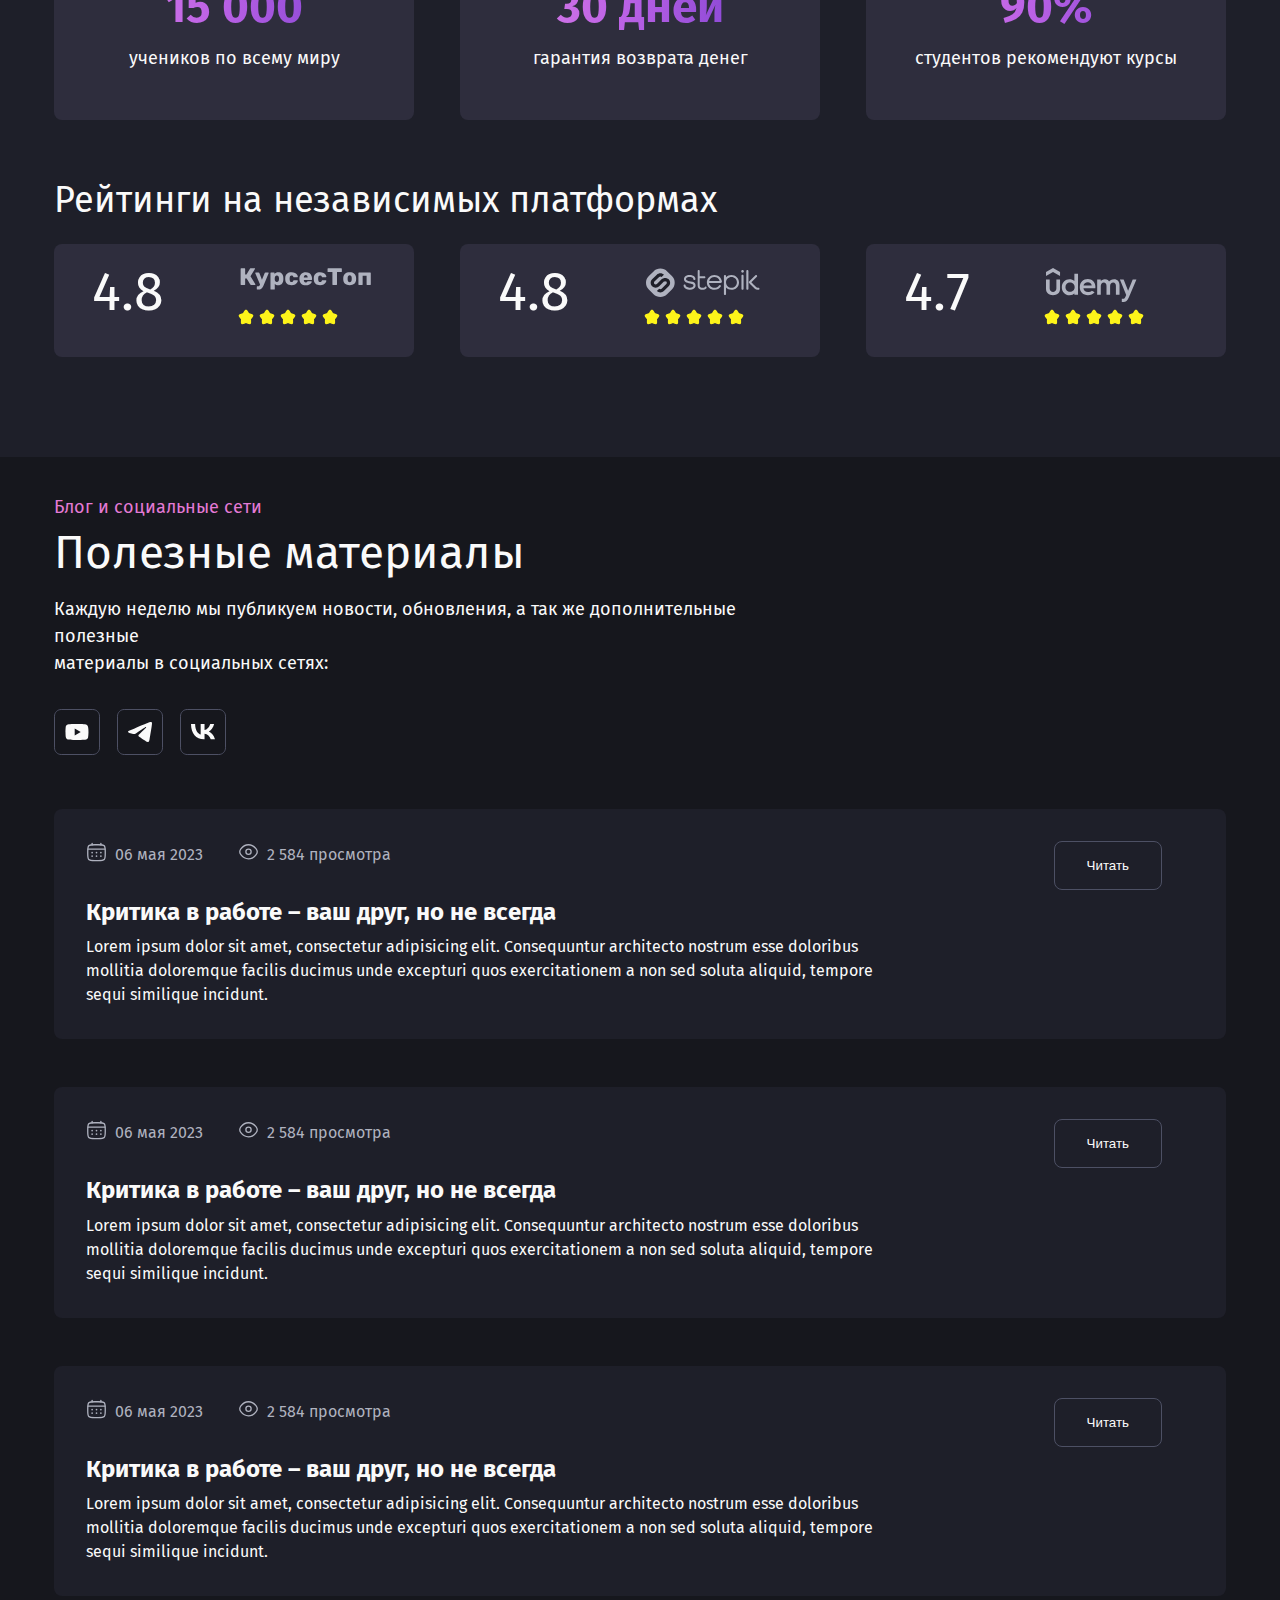
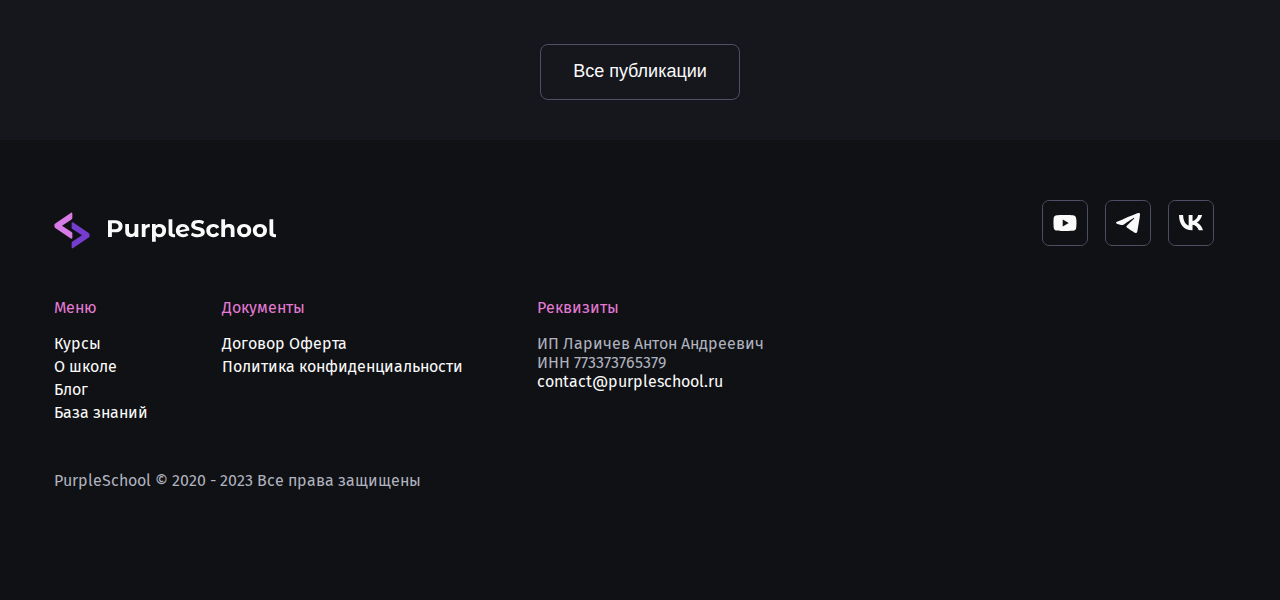
==== commit b09c55bc: "карточка курса почти готова" ====
--- a/4 - PurpleSchool/index.html
+++ b/4 - PurpleSchool/index.html
@@ -10,6 +10,7 @@
     <link rel="stylesheet" href="./styles/components.css">
     <link rel="stylesheet" href="./styles/blog.css">
     <link rel="stylesheet" href="./styles/stats.css">
+    <link rel="stylesheet" href="./styles/catalog.css">
     <link rel="preconnect" href="https://fonts.googleapis.com">
     <link rel="preconnect" href="https://fonts.gstatic.com" crossorigin>
     <link href="https://fonts.googleapis.com/css2?family=Fira+Sans:wght@400;700&display=swap" rel="stylesheet">
@@ -50,7 +51,52 @@
             </div>
         </div>
     </section>
-    <div class="stats">
+    <section class="section section_dark">
+        <div class="blog__top_section">
+            <div>
+                <p class="footer__list-title">Выбрать курс</p>
+            </div>
+            <div>
+                <h1 class="blog__top_section-title">Каталог курсов</h1>
+            </div>
+            <div class="catalog__courses">
+                <ul class="catalog__courses_list">
+                    <a href="#"><li class="catalog__courses_list_item">Все</li></a>
+                    <li class="catalog__courses_list_item">Frontend</li>
+                    <li class="catalog__courses_list_item">Backend</li>
+                    <li class="catalog__courses_list_item">DevOps</li>
+                    <li class="catalog__courses_list_item">Soft Skills</li>
+                </ul>
+            </div>
+            <div class="catalog__cart">
+                <img src="./img/cart_logo.svg" alt="cart_logo">
+                <div class="catalog__cart_description">
+                    <h3 class="catalog__cart_name">React + Next.js - с нуля</h3>
+                    <p class="catalog__cart_author">Антон Ларичев</p>
+                    <div class="catalog__cart_stats">
+                        <img src="./img/Iconly/Regular/Outline/Time Circle.svg" alt="time_icon">
+                        <p class="catalog__cart_time">18 часов лекций</p>
+                    </div>
+                    <div class="catalog__cart_rating">
+                        <div class="catalog__cart_rating_left">
+                            <img class="catalog__cart_rating_logo" src="./img/Linear/Like/Star.svg" alt="star">
+                            <p class="catalog__cart_score">4.9</p>
+                        </div>
+                        <p class="catalog__cart_rating_right">Frontend</p>
+                    </div>
+                </div>
+                <div class="catalog__cart_bot">
+                    <div class="catalog__cart_bot_left">
+                        <p>от 1 890 ₽</p>
+                    </div>
+                    <div class="catalog__cart_bot_right">
+                        <button class="button_primary">Подробнее</button>
+                    </div>
+                </div>
+            </div>
+        </div> 
+    </section>
+    <section class="stats">
         <section class="section section__stats">
             <div class="blog__top_section">
                 <div>
@@ -145,7 +191,7 @@
                 </div>
             </div>
         </section>
-    </div>
+    </section>
     <section class="section section_dark">
         <div class="blog__top_section">
             <div>
--- a/4 - PurpleSchool/styles/catalog.css
+++ b/4 - PurpleSchool/styles/catalog.css
@@ -0,0 +1,70 @@
+.catalog__courses {
+    margin-top: 48px;
+}
+.catalog__courses_list {
+    display: flex;
+    flex-direction: row;
+    list-style: none;
+    color: var(--color-text);
+    gap: 24px;
+    align-items: center;
+
+}
+.catalog__courses_list_item {
+    border-radius: var(--border-8);
+    padding: 8px 16px;
+    border: 1px solid var(--color-stroke);
+}
+.catalog__courses_list_item:first-child {
+    color: var(--color-text);
+    background-color: var(--color-primary);
+    padding: 8px 16px;
+}
+.catalog__courses_list_item:hover {
+    cursor: pointer;
+    background: var(--color-bg-light);
+}
+
+.catalog__cart {
+    width: 360px;
+}
+.catalog__cart_name {
+    color: var(--color-text);
+}
+.catalog__cart_author {
+    color: var(--color-stroke);
+}
+.catalog__cart_stats {
+    display: flex;
+}
+.catalog__cart_time {
+    color: var(--color-text);
+    margin-left: 8px;
+    font-size: 16px;
+    text-align: center;
+}
+.catalog__cart_rating {
+    display: flex;
+    width: 166px;
+}
+.catalog__cart_rating_left {
+    display: flex;
+    border-radius: 17px;
+    border: 1px solid var(--color-stroke);
+    padding: 6px 12px;
+}
+.catalog__cart_rating_right {
+    border-radius: 17px;
+    border: 1px solid var(--color-stroke);
+    padding: 6px 12px;
+    color: var(--color-text);
+    margin-left: 12px;
+    text-align: center;
+}
+.catalog__cart_score {
+    margin-left: 4px;
+    font-size: 16px;
+    color: var(--color-text);
+    text-align: center;
+    
+}
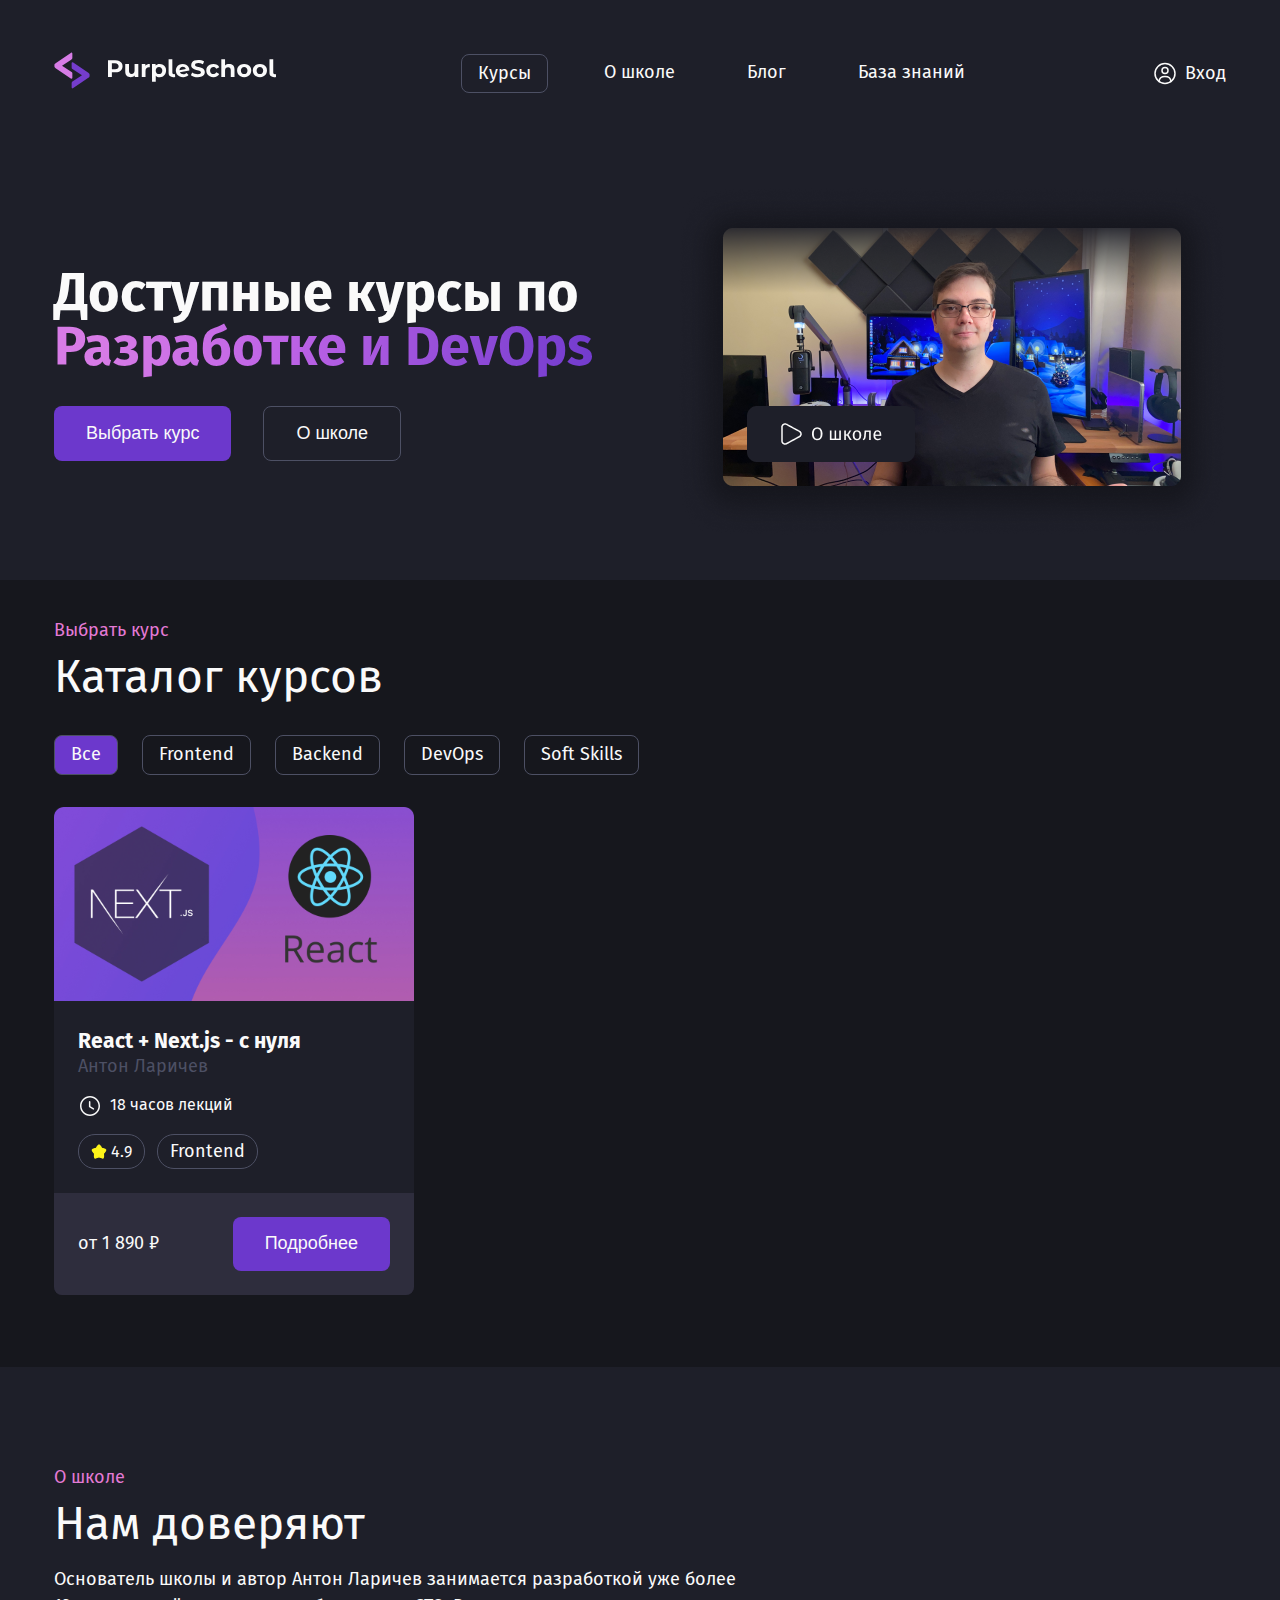
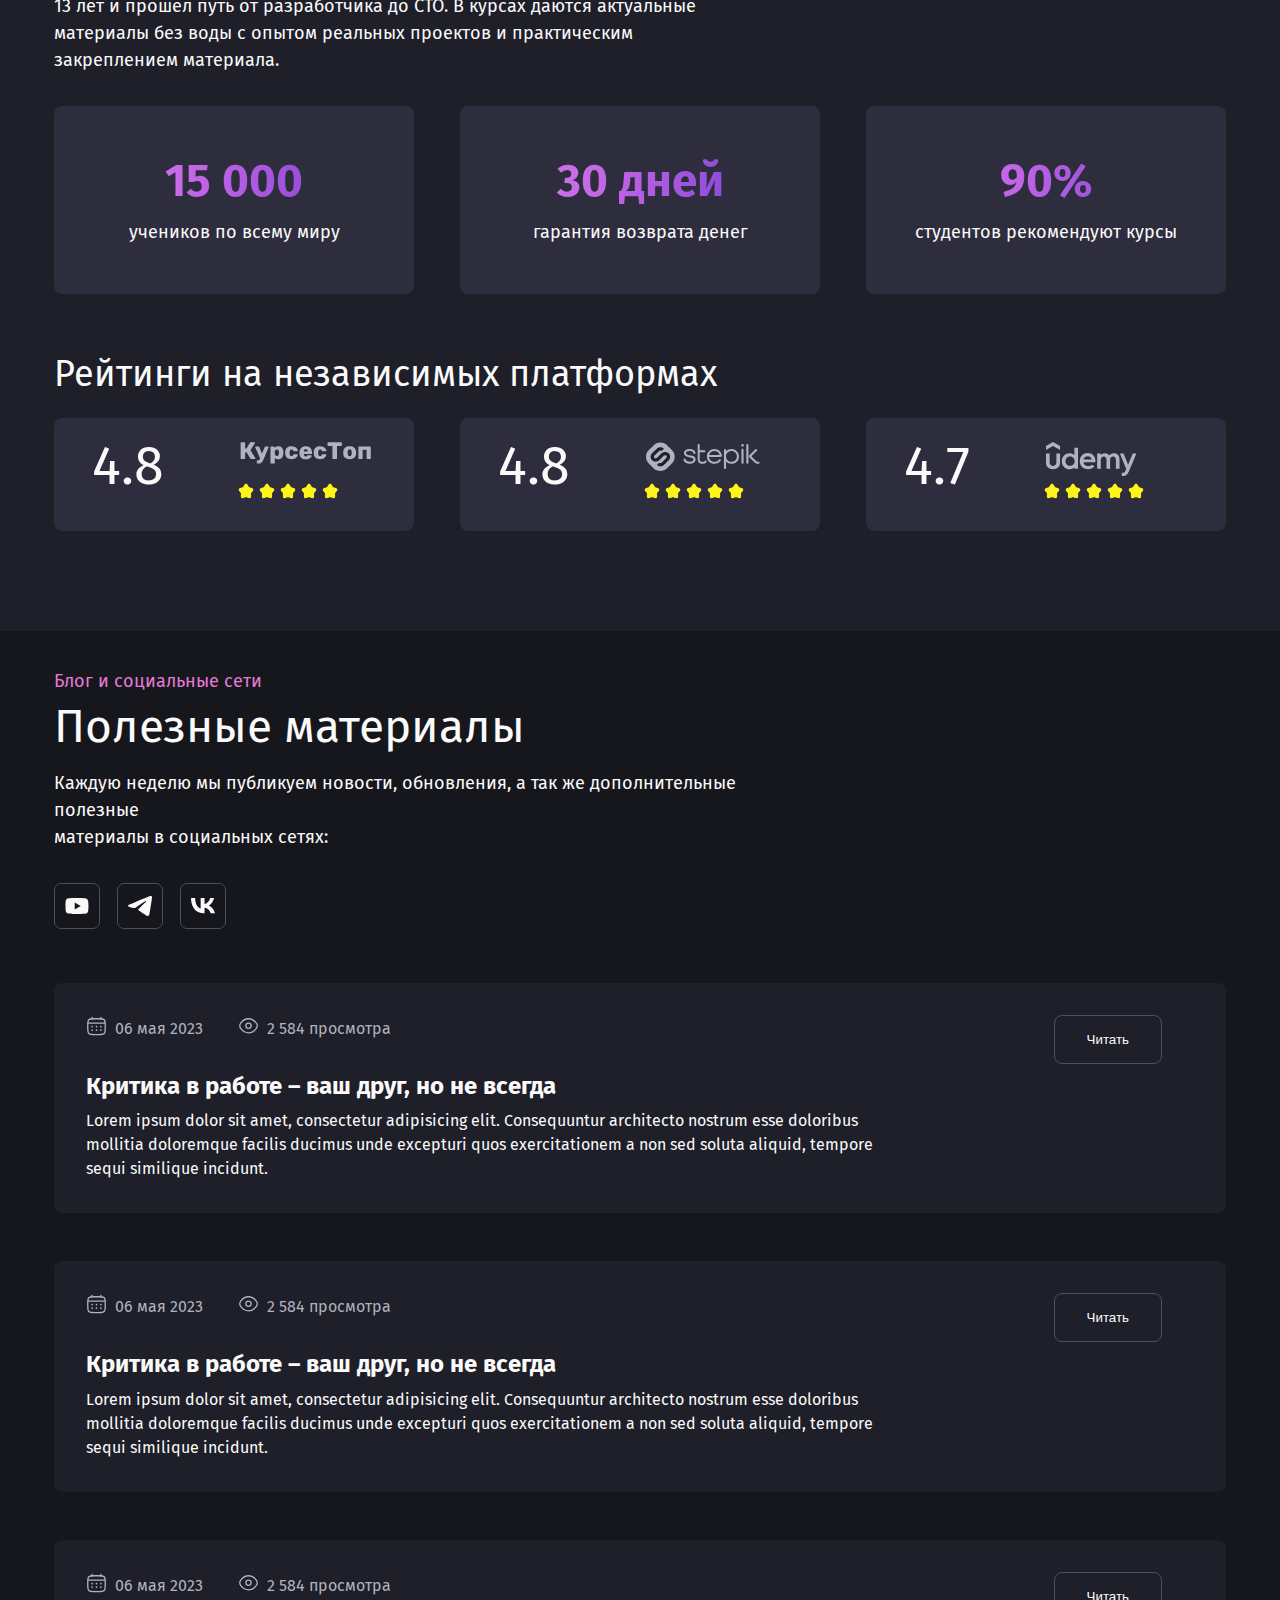
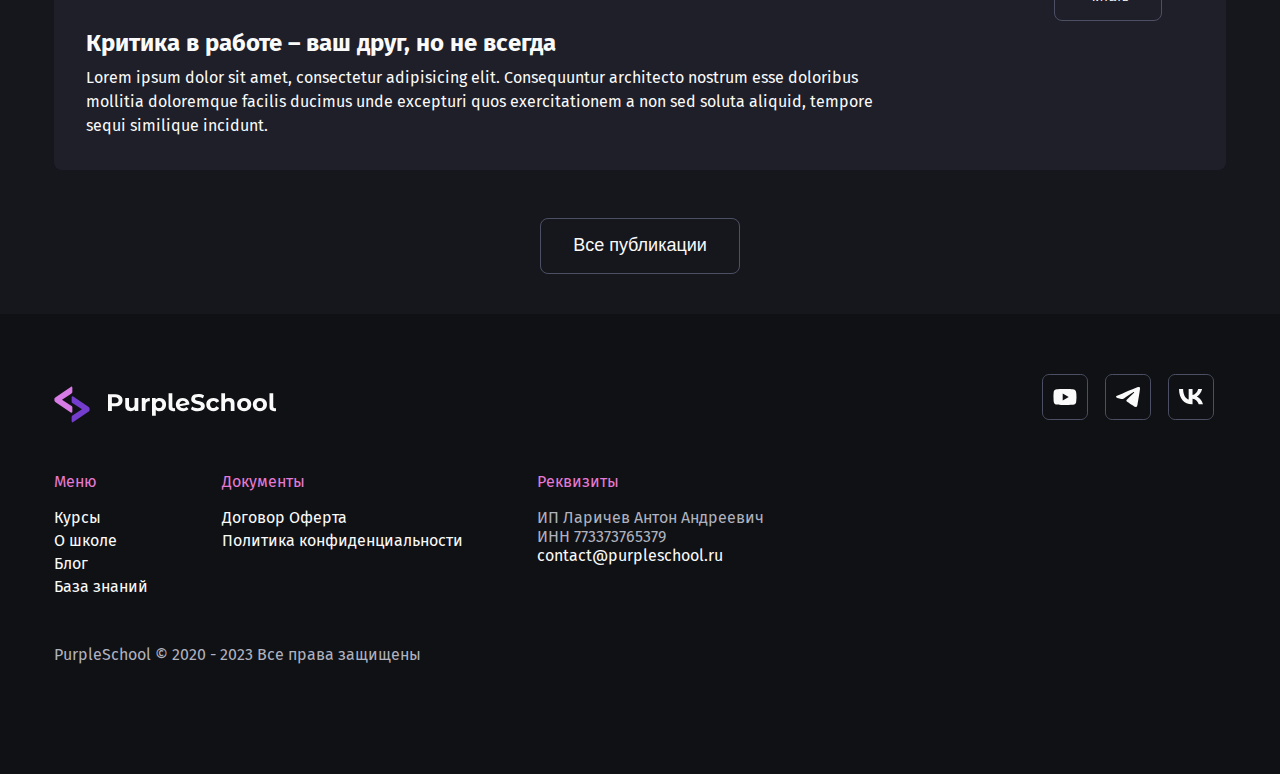
==== commit b5c24299: "карточка готова" ====
--- a/4 - PurpleSchool/index.html
+++ b/4 - PurpleSchool/index.html
@@ -90,7 +90,7 @@
                         <p>от 1 890 ₽</p>
                     </div>
                     <div class="catalog__cart_bot_right">
-                        <button class="button_primary">Подробнее</button>
+                        <button class="button_primary button">Подробнее</button>
                     </div>
                 </div>
             </div>
--- a/4 - PurpleSchool/styles/catalog.css
+++ b/4 - PurpleSchool/styles/catalog.css
@@ -1,5 +1,6 @@
 .catalog__courses {
     margin-top: 48px;
+    margin-bottom: 32px;
 }
 .catalog__courses_list {
     display: flex;
@@ -8,7 +9,6 @@
     color: var(--color-text);
     gap: 24px;
     align-items: center;
-
 }
 .catalog__courses_list_item {
     border-radius: var(--border-8);
@@ -26,13 +26,22 @@
 }
 
 .catalog__cart {
+    border-radius: var(--border-8);
+    overflow: hidden;
     width: 360px;
+    background-color: var(--color-bg-medium);
+}
+.catalog__cart_description {
+    padding: 24px 84px 0px 24px;
+    background-color: var(--color-bg-medium);
 }
 .catalog__cart_name {
     color: var(--color-text);
+    margin-bottom: 4px;
 }
 .catalog__cart_author {
     color: var(--color-stroke);
+    margin-bottom: 16px;
 }
 .catalog__cart_stats {
     display: flex;
@@ -44,6 +53,8 @@
     text-align: center;
 }
 .catalog__cart_rating {
+    margin-top: 16px;
+    margin-bottom: 24px;
     display: flex;
     width: 166px;
 }
@@ -65,6 +76,16 @@
     margin-left: 4px;
     font-size: 16px;
     color: var(--color-text);
+    text-align: center;   
+}
+.catalog__cart_bot_left {
+    color: var(--color-text);
     text-align: center;
-    
+    margin-top: 16px;
 }
+.catalog__cart_bot {
+    padding: 24px;
+    display: flex;
+    justify-content: space-between;
+    background-color: var(--color-bg-light);
+}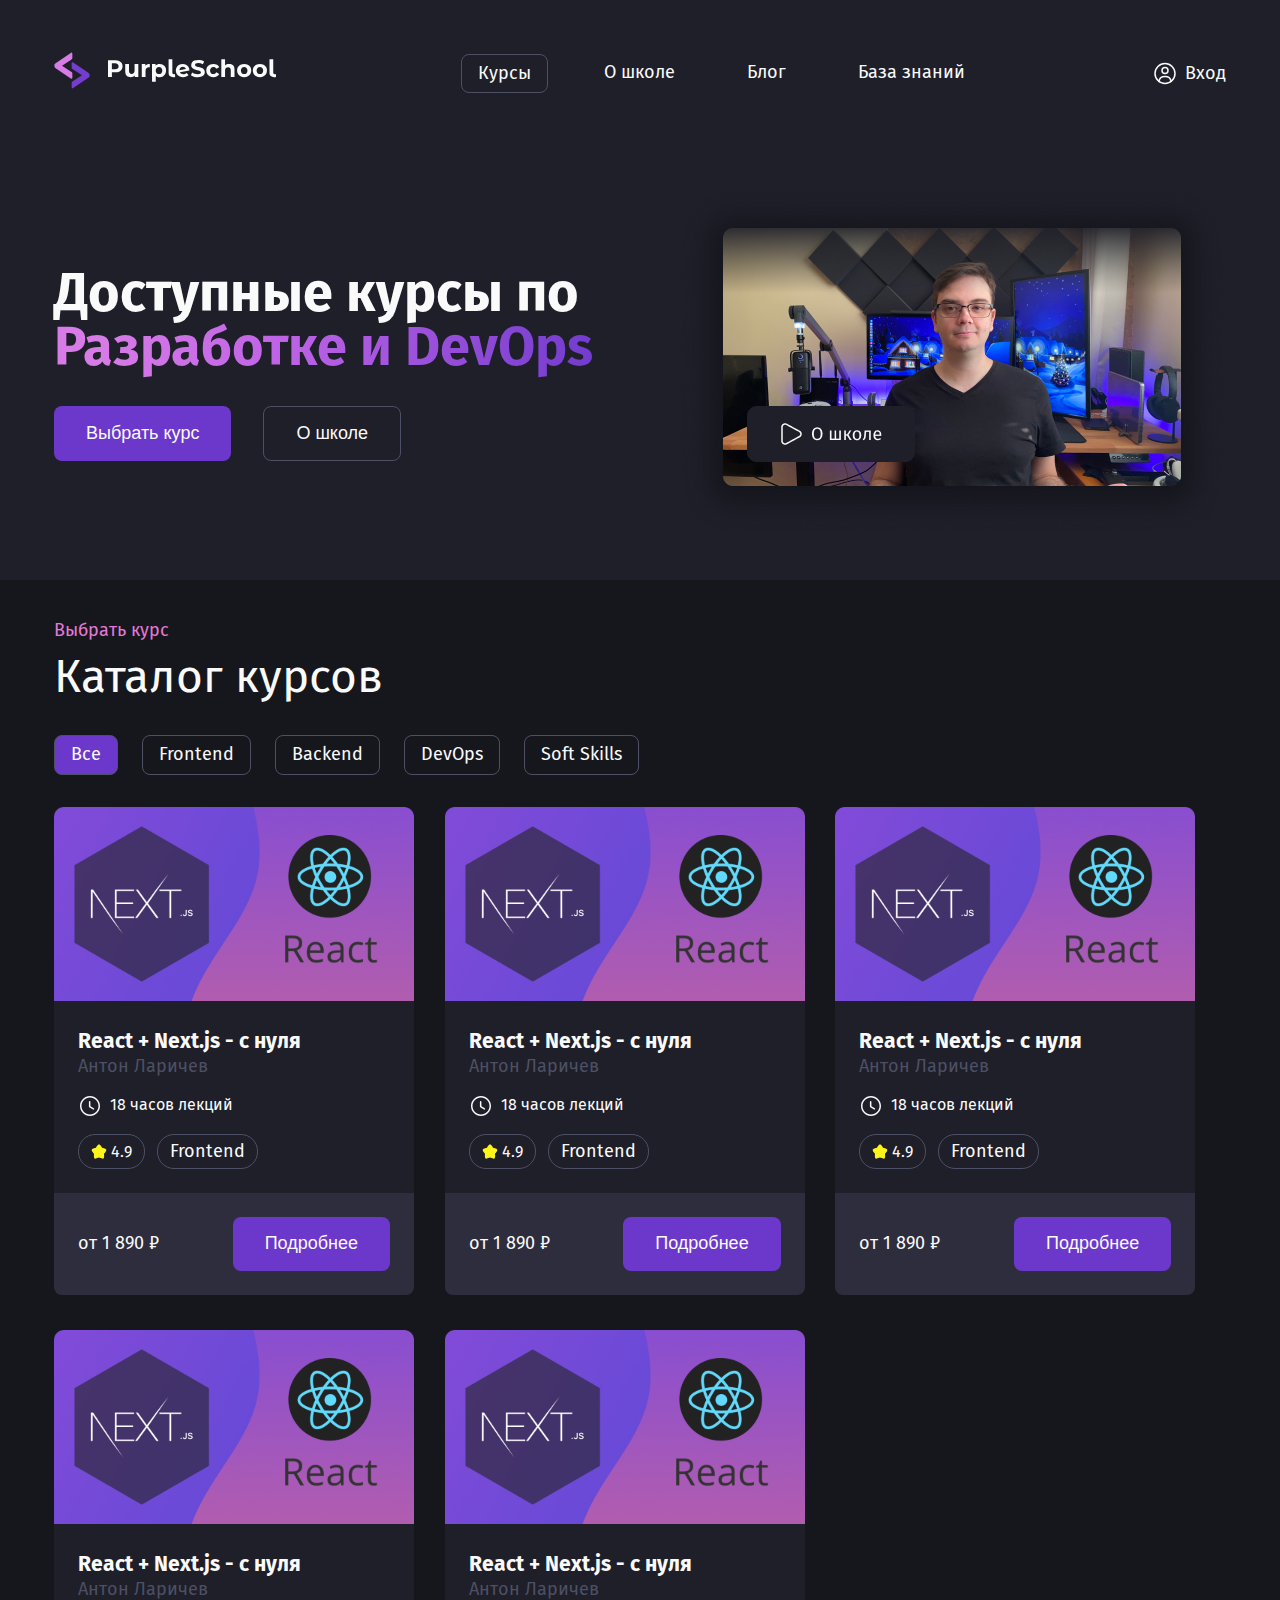
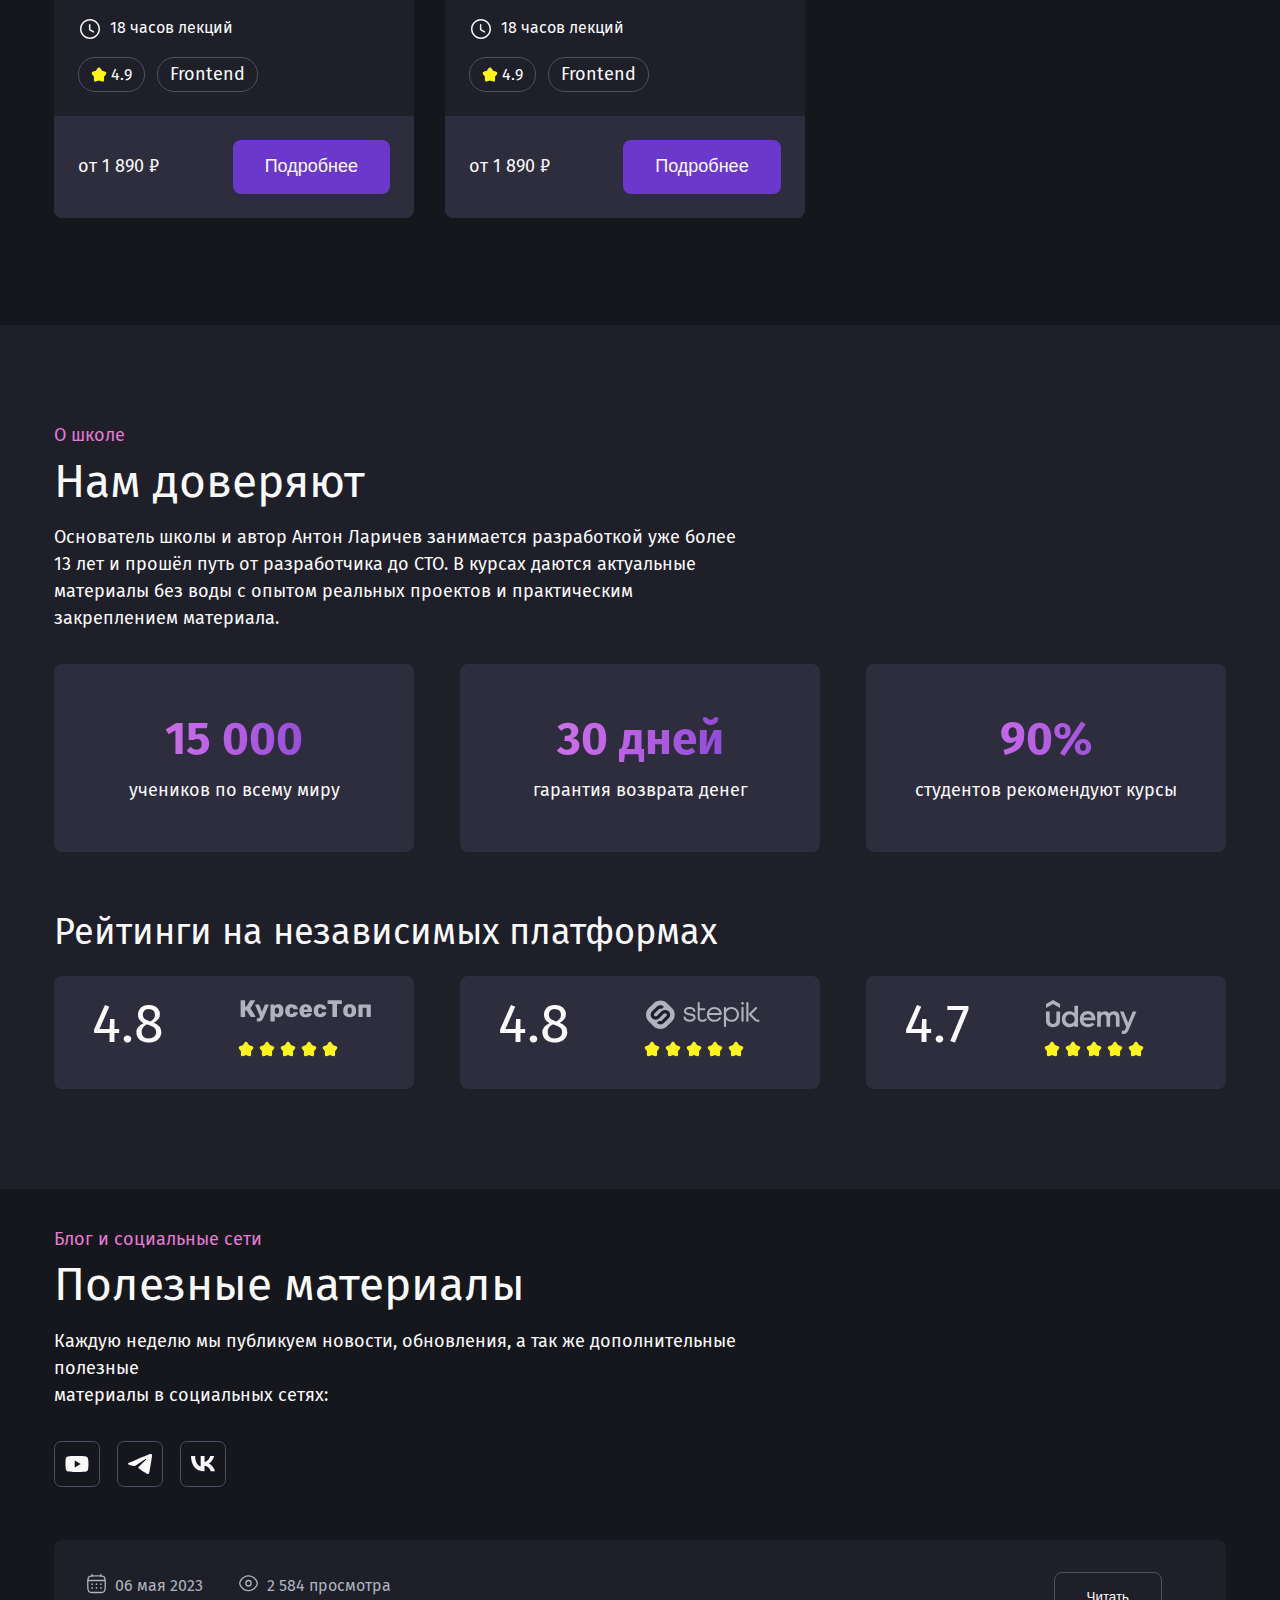
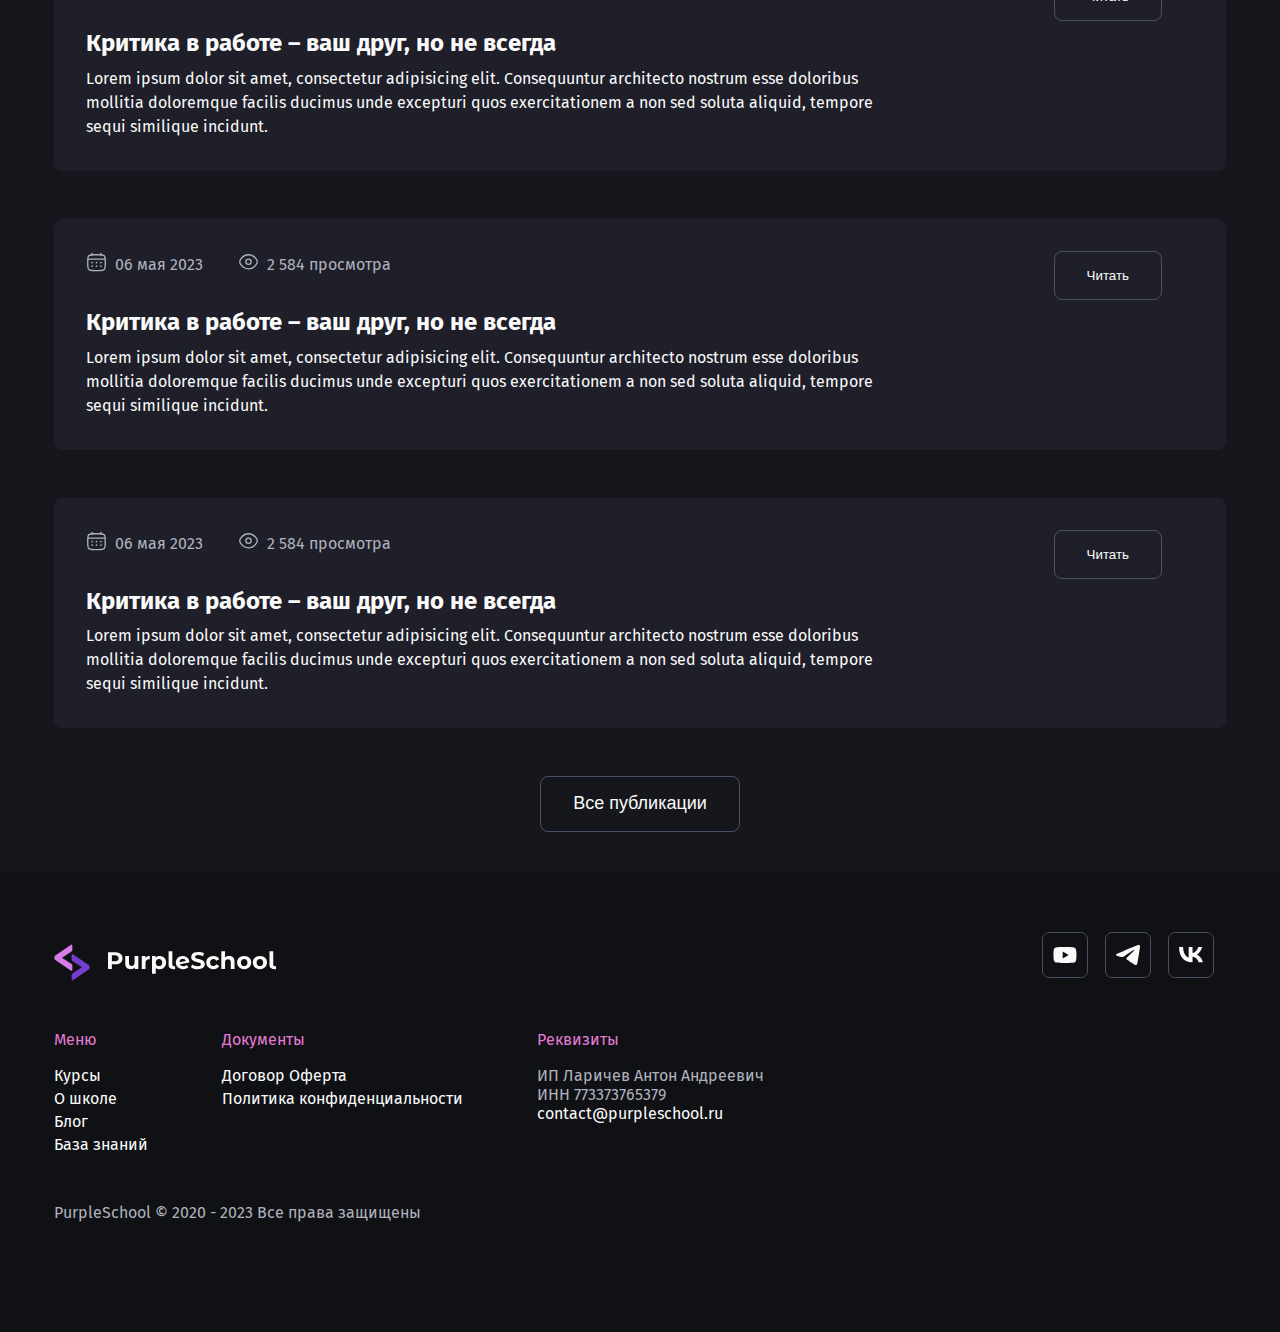
==== commit 851ed26c: "полностью готов раздел с карточками курсов/ сайт фактически готов" ====
--- a/4 - PurpleSchool/index.html
+++ b/4 - PurpleSchool/index.html
@@ -68,29 +68,135 @@
                     <li class="catalog__courses_list_item">Soft Skills</li>
                 </ul>
             </div>
-            <div class="catalog__cart">
-                <img src="./img/cart_logo.svg" alt="cart_logo">
-                <div class="catalog__cart_description">
-                    <h3 class="catalog__cart_name">React + Next.js - с нуля</h3>
-                    <p class="catalog__cart_author">Антон Ларичев</p>
-                    <div class="catalog__cart_stats">
-                        <img src="./img/Iconly/Regular/Outline/Time Circle.svg" alt="time_icon">
-                        <p class="catalog__cart_time">18 часов лекций</p>
-                    </div>
-                    <div class="catalog__cart_rating">
-                        <div class="catalog__cart_rating_left">
-                            <img class="catalog__cart_rating_logo" src="./img/Linear/Like/Star.svg" alt="star">
-                            <p class="catalog__cart_score">4.9</p>
-                        </div>
-                        <p class="catalog__cart_rating_right">Frontend</p>
-                    </div>
-                </div>
-                <div class="catalog__cart_bot">
-                    <div class="catalog__cart_bot_left">
-                        <p>от 1 890 ₽</p>
-                    </div>
-                    <div class="catalog__cart_bot_right">
-                        <button class="button_primary button">Подробнее</button>
+            <div class="catalog__courses_flex">
+                <div class="catalog__cart">
+                    <img src="./img/cart_logo.svg" alt="cart_logo">
+                    <div class="catalog__cart_description">
+                        <h3 class="catalog__cart_name">React + Next.js - с нуля</h3>
+                        <p class="catalog__cart_author">Антон Ларичев</p>
+                        <div class="catalog__cart_stats">
+                            <img src="./img/Iconly/Regular/Outline/Time Circle.svg" alt="time_icon">
+                            <p class="catalog__cart_time">18 часов лекций</p>
+                        </div>
+                        <div class="catalog__cart_rating">
+                            <div class="catalog__cart_rating_left">
+                                <img class="catalog__cart_rating_logo" src="./img/Linear/Like/Star.svg" alt="star">
+                                <p class="catalog__cart_score">4.9</p>
+                            </div>
+                            <p class="catalog__cart_rating_right">Frontend</p>
+                        </div>
+                    </div>
+                    <div class="catalog__cart_bot">
+                        <div class="catalog__cart_bot_left">
+                            <p>от 1 890 ₽</p>
+                        </div>
+                        <div class="catalog__cart_bot_right">
+                            <button class="button_primary button">Подробнее</button>
+                        </div>
+                    </div>
+                </div>
+                <div class="catalog__cart">
+                    <img src="./img/cart_logo.svg" alt="cart_logo">
+                    <div class="catalog__cart_description">
+                        <h3 class="catalog__cart_name">React + Next.js - с нуля</h3>
+                        <p class="catalog__cart_author">Антон Ларичев</p>
+                        <div class="catalog__cart_stats">
+                            <img src="./img/Iconly/Regular/Outline/Time Circle.svg" alt="time_icon">
+                            <p class="catalog__cart_time">18 часов лекций</p>
+                        </div>
+                        <div class="catalog__cart_rating">
+                            <div class="catalog__cart_rating_left">
+                                <img class="catalog__cart_rating_logo" src="./img/Linear/Like/Star.svg" alt="star">
+                                <p class="catalog__cart_score">4.9</p>
+                            </div>
+                            <p class="catalog__cart_rating_right">Frontend</p>
+                        </div>
+                    </div>
+                    <div class="catalog__cart_bot">
+                        <div class="catalog__cart_bot_left">
+                            <p>от 1 890 ₽</p>
+                        </div>
+                        <div class="catalog__cart_bot_right">
+                            <button class="button_primary button">Подробнее</button>
+                        </div>
+                    </div>
+                </div>
+                <div class="catalog__cart">
+                    <img src="./img/cart_logo.svg" alt="cart_logo">
+                    <div class="catalog__cart_description">
+                        <h3 class="catalog__cart_name">React + Next.js - с нуля</h3>
+                        <p class="catalog__cart_author">Антон Ларичев</p>
+                        <div class="catalog__cart_stats">
+                            <img src="./img/Iconly/Regular/Outline/Time Circle.svg" alt="time_icon">
+                            <p class="catalog__cart_time">18 часов лекций</p>
+                        </div>
+                        <div class="catalog__cart_rating">
+                            <div class="catalog__cart_rating_left">
+                                <img class="catalog__cart_rating_logo" src="./img/Linear/Like/Star.svg" alt="star">
+                                <p class="catalog__cart_score">4.9</p>
+                            </div>
+                            <p class="catalog__cart_rating_right">Frontend</p>
+                        </div>
+                    </div>
+                    <div class="catalog__cart_bot">
+                        <div class="catalog__cart_bot_left">
+                            <p>от 1 890 ₽</p>
+                        </div>
+                        <div class="catalog__cart_bot_right">
+                            <button class="button_primary button">Подробнее</button>
+                        </div>
+                    </div>
+                </div>
+                <div class="catalog__cart">
+                    <img src="./img/cart_logo.svg" alt="cart_logo">
+                    <div class="catalog__cart_description">
+                        <h3 class="catalog__cart_name">React + Next.js - с нуля</h3>
+                        <p class="catalog__cart_author">Антон Ларичев</p>
+                        <div class="catalog__cart_stats">
+                            <img src="./img/Iconly/Regular/Outline/Time Circle.svg" alt="time_icon">
+                            <p class="catalog__cart_time">18 часов лекций</p>
+                        </div>
+                        <div class="catalog__cart_rating">
+                            <div class="catalog__cart_rating_left">
+                                <img class="catalog__cart_rating_logo" src="./img/Linear/Like/Star.svg" alt="star">
+                                <p class="catalog__cart_score">4.9</p>
+                            </div>
+                            <p class="catalog__cart_rating_right">Frontend</p>
+                        </div>
+                    </div>
+                    <div class="catalog__cart_bot">
+                        <div class="catalog__cart_bot_left">
+                            <p>от 1 890 ₽</p>
+                        </div>
+                        <div class="catalog__cart_bot_right">
+                            <button class="button_primary button">Подробнее</button>
+                        </div>
+                    </div>
+                </div>
+                <div class="catalog__cart">
+                    <img src="./img/cart_logo.svg" alt="cart_logo">
+                    <div class="catalog__cart_description">
+                        <h3 class="catalog__cart_name">React + Next.js - с нуля</h3>
+                        <p class="catalog__cart_author">Антон Ларичев</p>
+                        <div class="catalog__cart_stats">
+                            <img src="./img/Iconly/Regular/Outline/Time Circle.svg" alt="time_icon">
+                            <p class="catalog__cart_time">18 часов лекций</p>
+                        </div>
+                        <div class="catalog__cart_rating">
+                            <div class="catalog__cart_rating_left">
+                                <img class="catalog__cart_rating_logo" src="./img/Linear/Like/Star.svg" alt="star">
+                                <p class="catalog__cart_score">4.9</p>
+                            </div>
+                            <p class="catalog__cart_rating_right">Frontend</p>
+                        </div>
+                    </div>
+                    <div class="catalog__cart_bot">
+                        <div class="catalog__cart_bot_left">
+                            <p>от 1 890 ₽</p>
+                        </div>
+                        <div class="catalog__cart_bot_right">
+                            <button class="button_primary button">Подробнее</button>
+                        </div>
                     </div>
                 </div>
             </div>
--- a/4 - PurpleSchool/styles/catalog.css
+++ b/4 - PurpleSchool/styles/catalog.css
@@ -29,6 +29,7 @@
     border-radius: var(--border-8);
     overflow: hidden;
     width: 360px;
+    margin-bottom: 35px;
     background-color: var(--color-bg-medium);
 }
 .catalog__cart_description {
@@ -88,4 +89,9 @@
     display: flex;
     justify-content: space-between;
     background-color: var(--color-bg-light);
+}
+
+.catalog__courses_flex {
+    display: grid;
+    grid-template-columns: 1fr 1fr 1fr;
 }